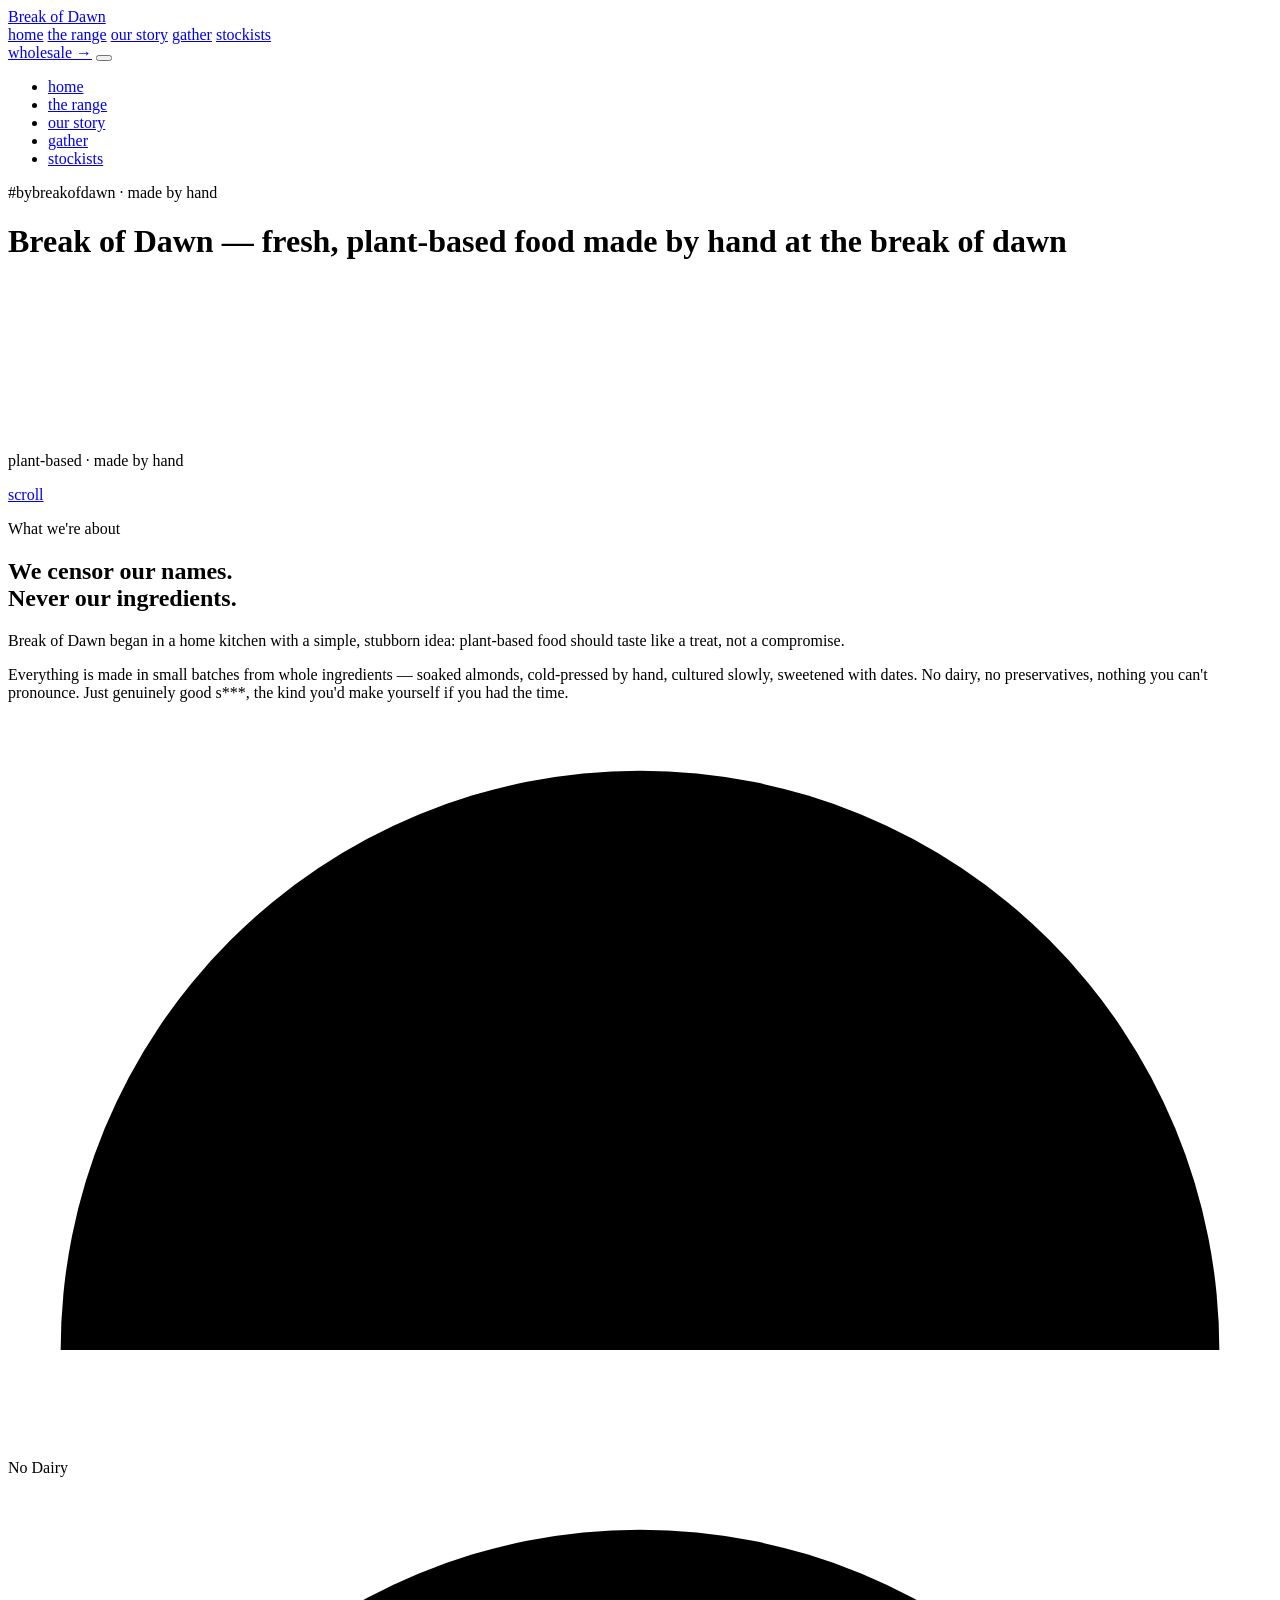
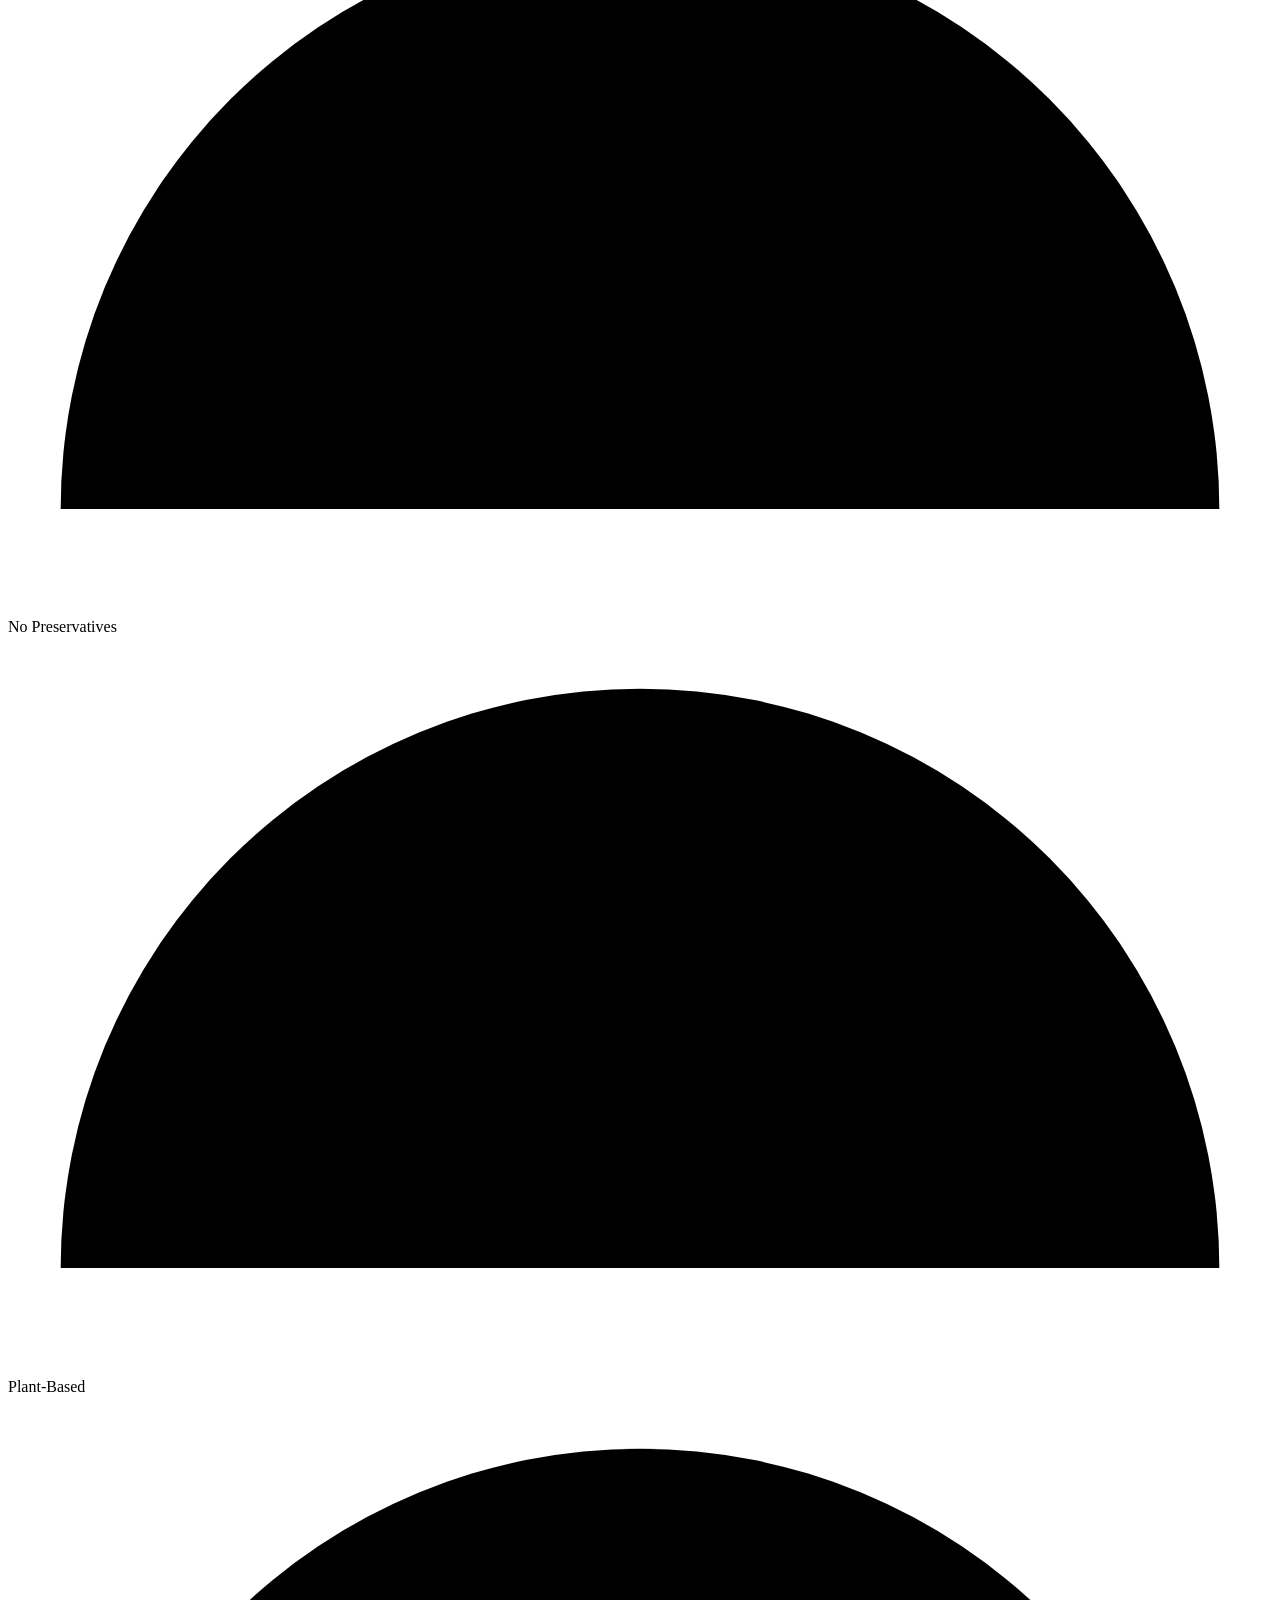
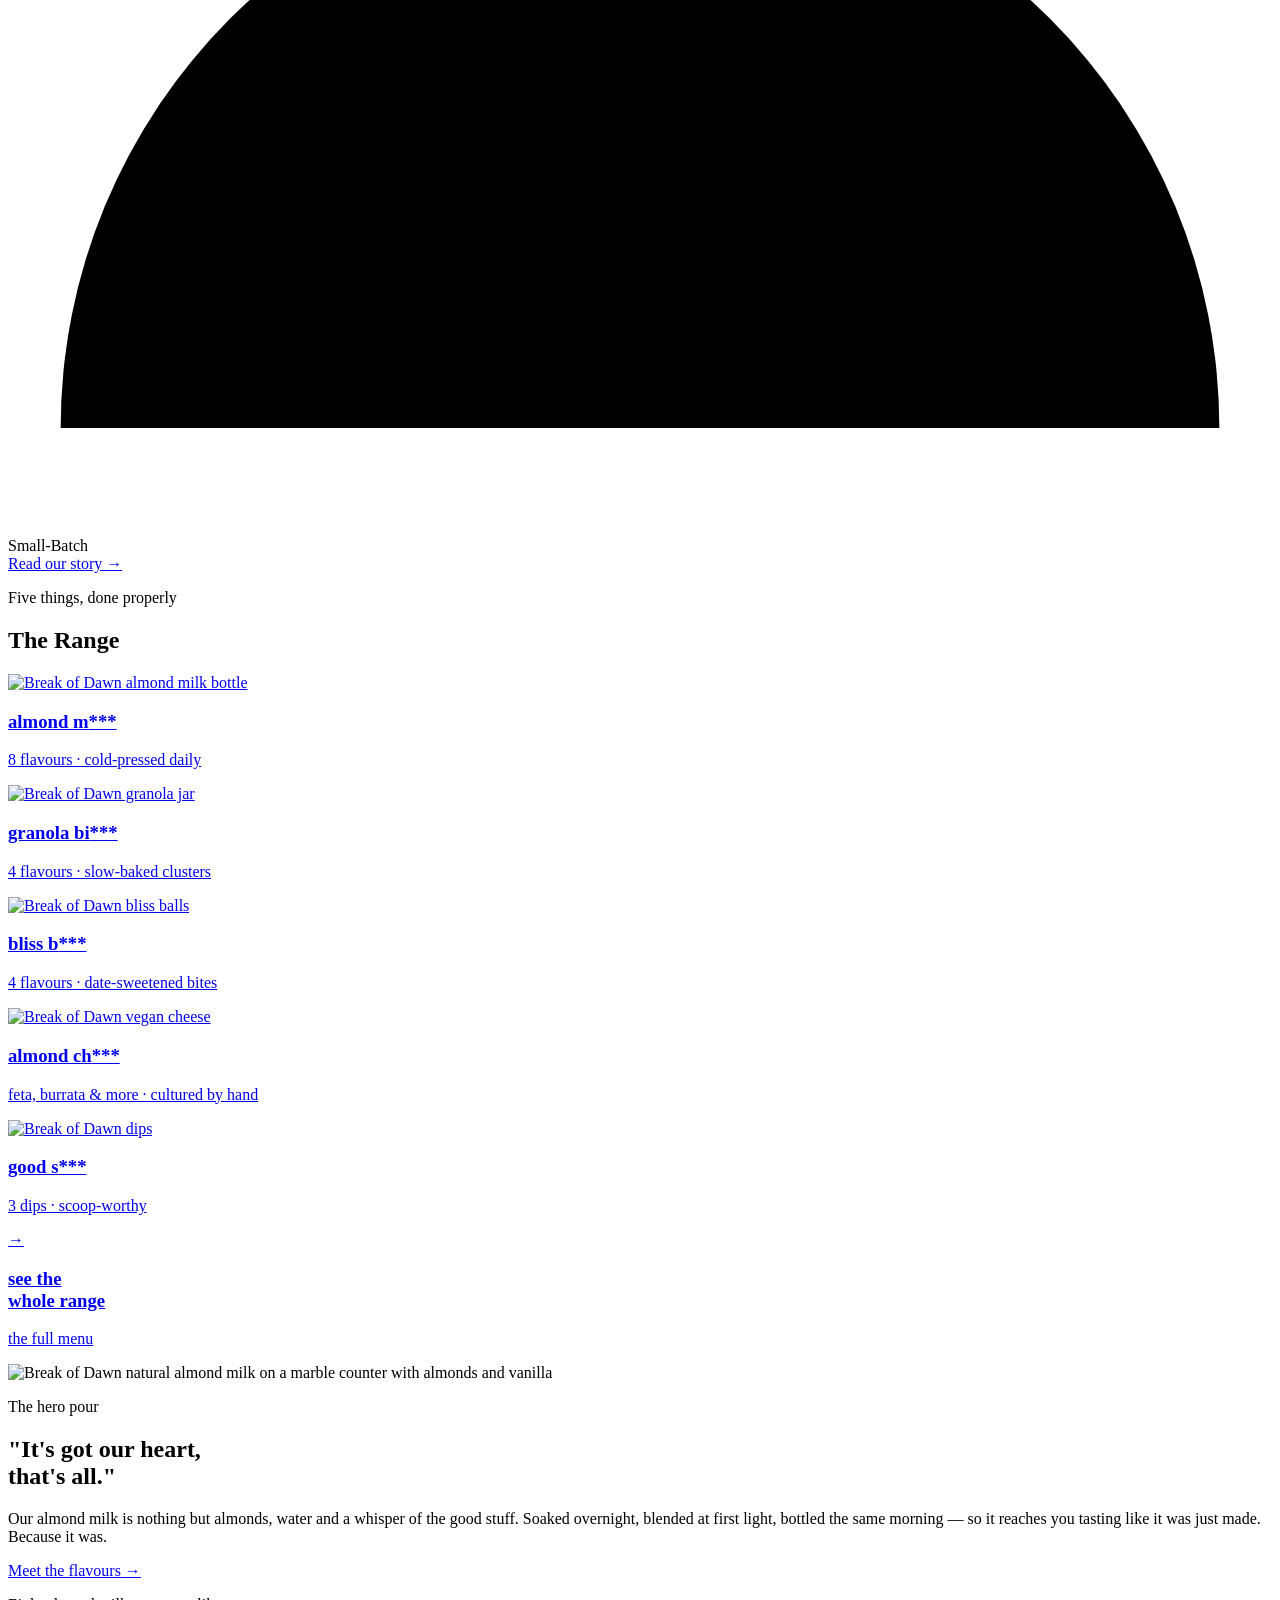
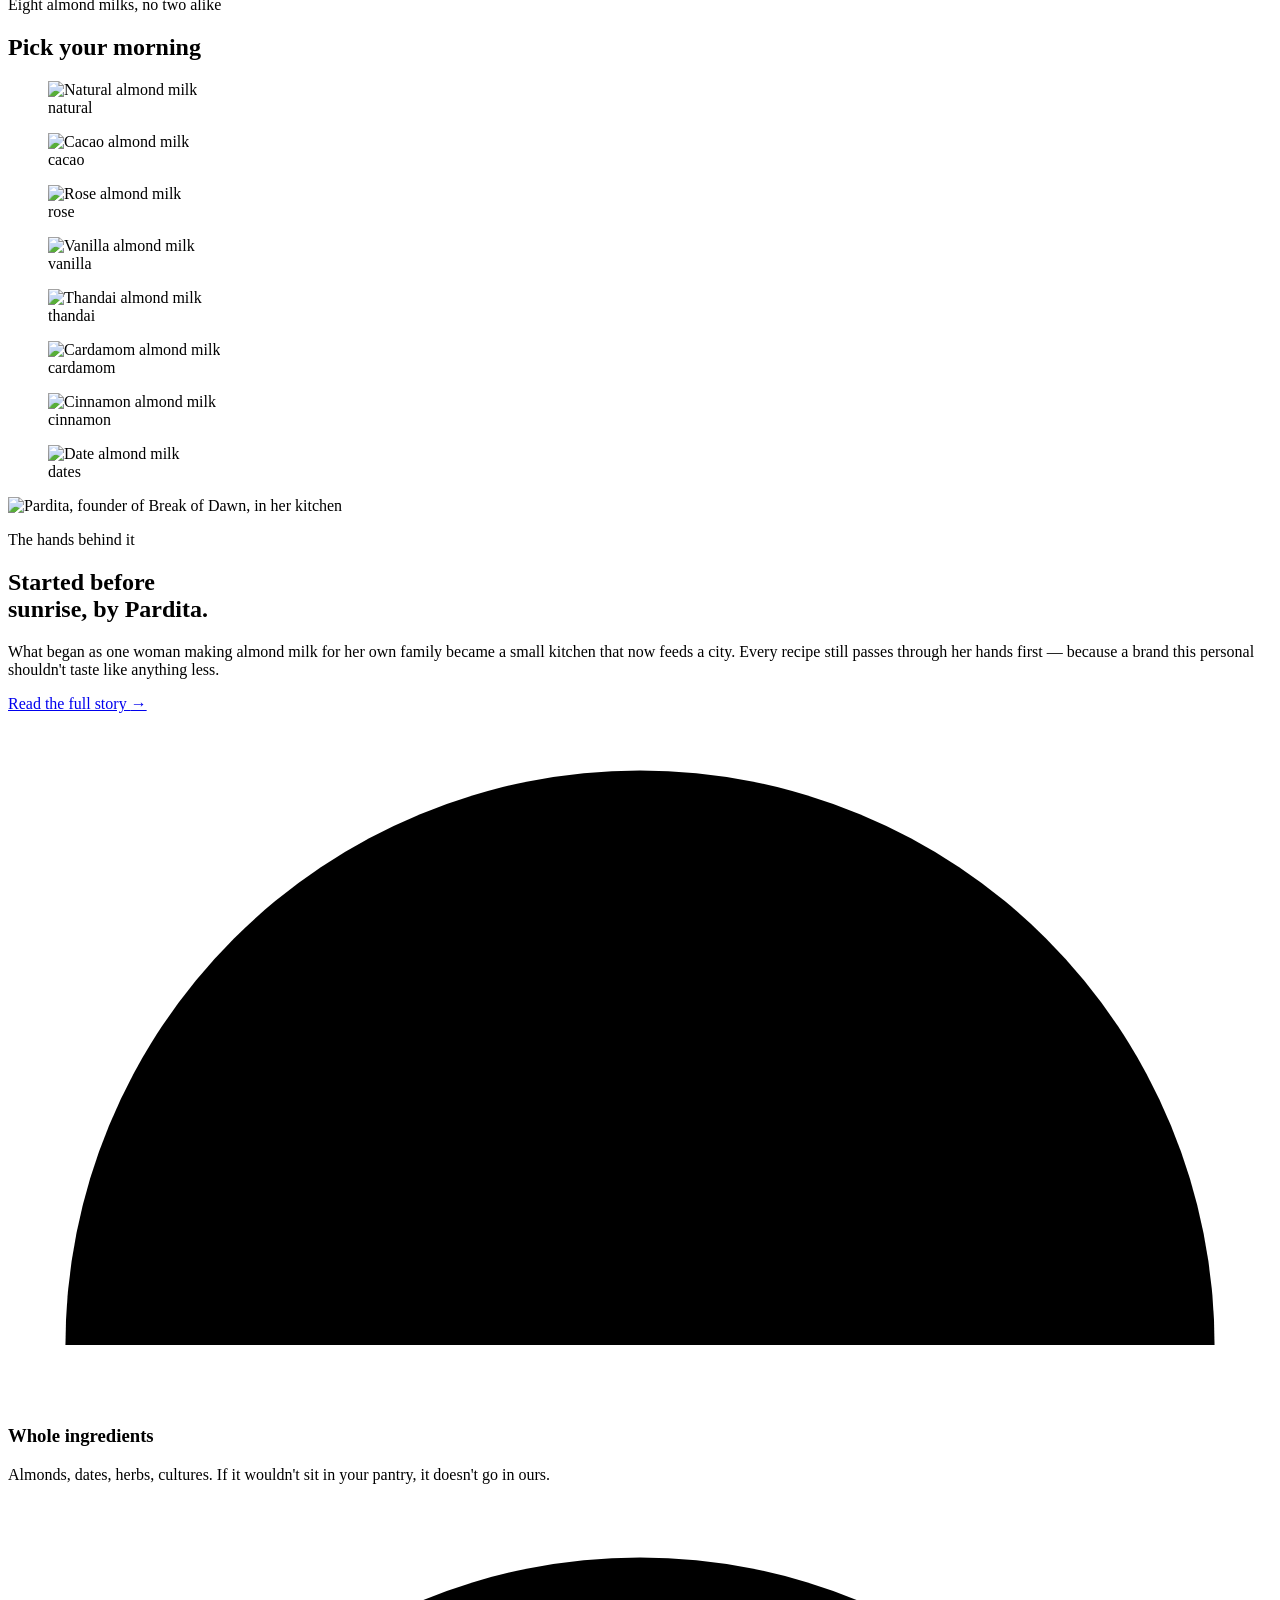
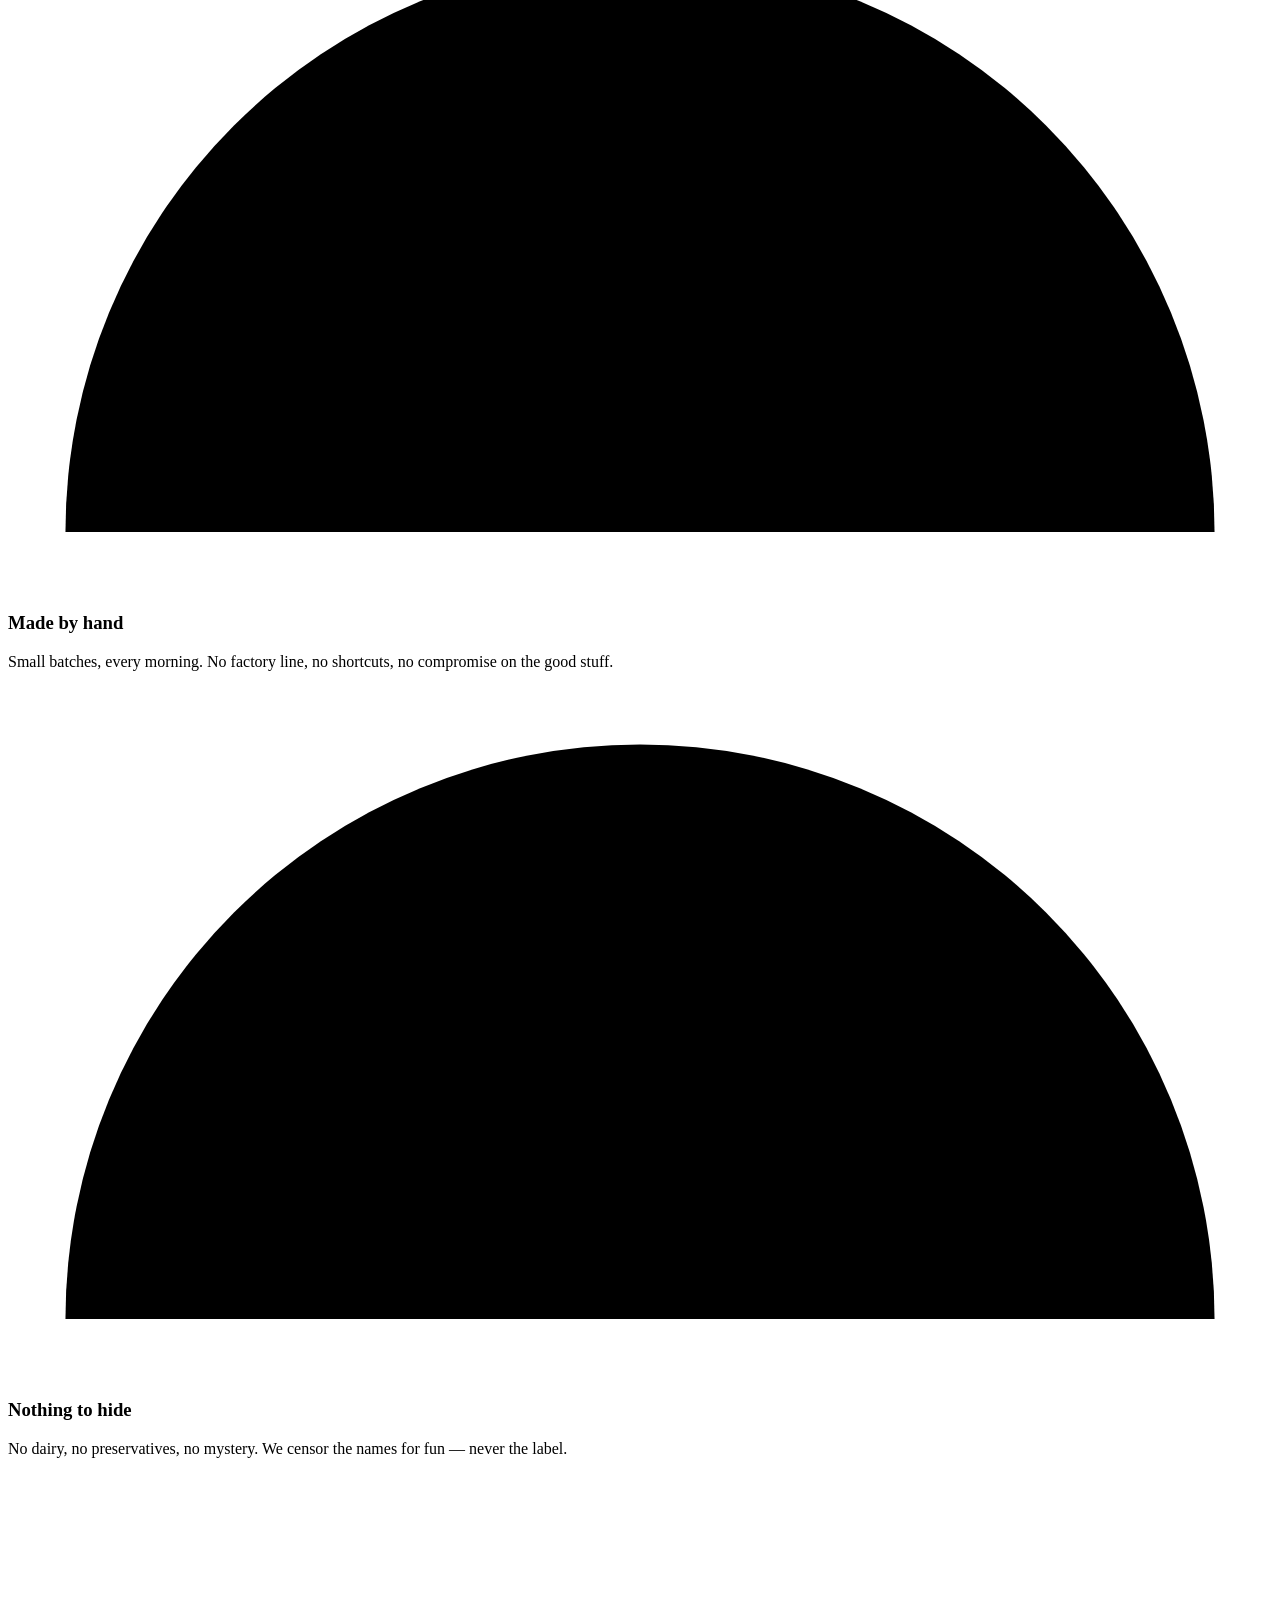
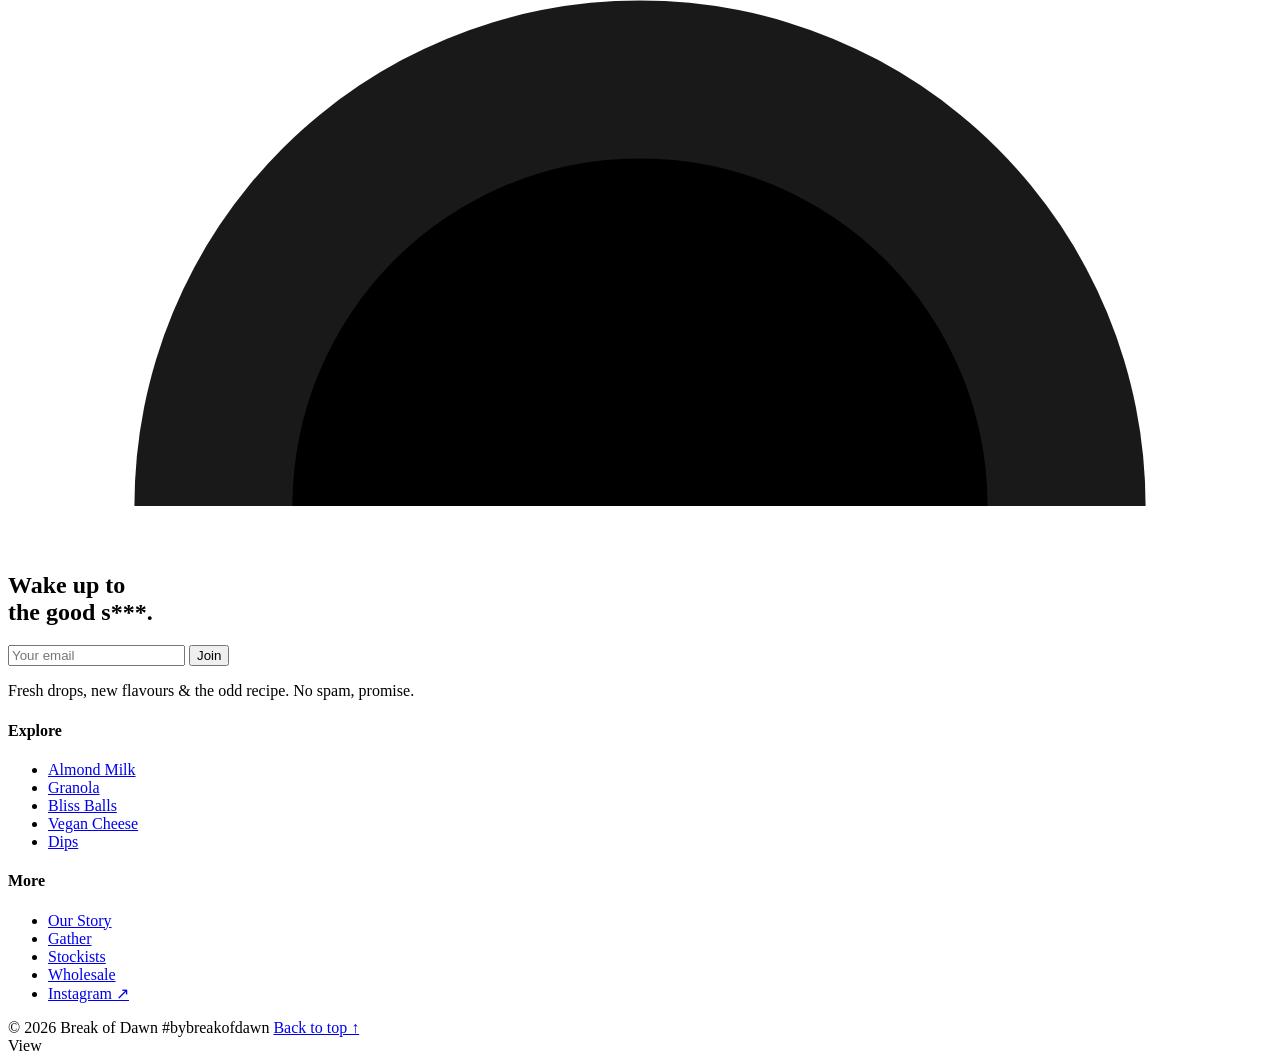
==== index.html @ 083c6e92 "Add files via upload" ====
<!doctype html>
<html lang="en">
<head>
<meta charset="utf-8">
<meta name="viewport" content="width=device-width, initial-scale=1">
<title>Break of Dawn — Real food, from scratch, every morning</title>
<meta name="description" content="Break of Dawn makes small-batch, plant-based almond milk, granola, bliss balls, vegan cheese and dips — handmade from scratch, every morning.">
<link rel="icon" href="brand-assets/logos/bod-logo-derivative-3.png">
<link rel="preconnect" href="https://fonts.googleapis.com">
<link rel="preconnect" href="https://fonts.gstatic.com" crossorigin>
<link href="https://fonts.googleapis.com/css2?family=DM+Serif+Text:ital@0;1&family=Fira+Sans:ital,wght@0,300;0,400;0,500;0,600;1,400&family=Recursive:wght@400;500;600;700&display=swap" rel="stylesheet">
<link rel="stylesheet" href="styles.css">
</head>
<body>

<!-- ============ NAV ============ -->
<header class="nav nav--light" id="nav" data-video-hero>
  <a class="nav-logo" href="index.html" aria-label="Break of Dawn home">
    <span class="nav-wordmark">Break of Dawn</span>
  </a>
  <nav class="nav-links" aria-label="Primary">
    <a href="index.html" aria-current="page">home</a>
    <a href="products.html">the range</a>
    <a href="about.html">our story</a>
    <a href="gather.html">gather</a>
    <a href="contact.html">stockists</a>
  </nav>
  <a href="contact.html" class="btn nav-cta desktop-only">wholesale <span class="btn-arrow">→</span></a>
  <button class="nav-toggle" id="navToggle" aria-label="Menu" aria-expanded="false">
    <span></span><span></span><span></span>
  </button>
</header>

<!-- fullscreen mobile menu -->
<div class="mobile-menu" id="mobileMenu">
  <ul>
    <li><a href="index.html">home</a></li>
    <li><a href="products.html">the range</a></li>
    <li><a href="about.html">our story</a></li>
    <li><a href="gather.html">gather</a></li>
    <li><a href="contact.html">stockists</a></li>
  </ul>
  <div class="mm-foot">#bybreakofdawn · made by hand</div>
</div>

<!-- ============ CINEMATIC VIDEO HERO (pinned) ============ -->
<div class="hero-cine" id="heroCine">
  <h1 class="sr-only">Break of Dawn — fresh, plant-based food made by hand at the break of dawn</h1>
  <div class="hero-cine-media" id="heroMedia">
    <video class="hero-video" autoplay muted loop playsinline preload="auto"
           poster="brand-assets/video/almond-milk-hero-poster.jpg">
      <source src="brand-assets/video/upscaled-video.mp4" type="video/mp4">
    </video>
  </div>
  <div class="hero-scrim" id="heroScrim" aria-hidden="true"></div>
  <div class="hero-grain" aria-hidden="true"></div>

  <div class="hero-cine-foot wrap">
    <p class="eyebrow eyebrow--light hero-fade">plant-based · made by hand</p>
    <a href="#intro" class="hero-cue hero-fade" aria-label="Scroll to content">
      <span>scroll</span>
      <span class="hero-cue-track"><i></i></span>
    </a>
  </div>
</div>
<div class="hero-spacer" aria-hidden="true"></div>

<main id="top" class="site-body">

<!-- ============ MANIFESTO ============ -->
<section class="section-pad-lg manifesto" id="intro">
  <div class="wrap grid cols-2 manifesto-grid">
    <div>
      <p class="eyebrow" data-reveal>What we're about</p>
      <h2 class="manifesto-head" data-reveal-up>
        We censor our names.<br>Never our&nbsp;<span class="serif-italic">ingredients.</span>
      </h2>
    </div>
    <div class="manifesto-body">
      <p class="lead" data-reveal>
        Break of Dawn began in a home kitchen with a simple, stubborn idea: plant-based
        food should taste like a treat, not a compromise.
      </p>
      <p data-reveal>
        Everything is made in small batches from whole ingredients — soaked almonds,
        cold-pressed by hand, cultured slowly, sweetened with dates. No dairy, no
        preservatives, nothing you can't pronounce. Just genuinely good s<span class="stars">***</span>,
        the kind you'd make yourself if you had the time.
      </p>
      <div class="claim-chips" data-reveal>
        <span class="chip"><svg class="chip-mark" viewBox="0 0 24 14" aria-hidden="true"><path d="M1 12 a11 11 0 0 1 22 0Z" fill="var(--coral)"/><path d="M6.5 12 a6.5 6.5 0 0 1 13 0Z" fill="var(--maroon)"/><path d="M9.5 12 a2.5 2.5 0 0 1 5 0Z" fill="var(--teal)"/></svg>No Dairy</span>
        <span class="chip"><svg class="chip-mark" viewBox="0 0 24 14" aria-hidden="true"><path d="M1 12 a11 11 0 0 1 22 0Z" fill="var(--coral)"/><path d="M6.5 12 a6.5 6.5 0 0 1 13 0Z" fill="var(--maroon)"/><path d="M9.5 12 a2.5 2.5 0 0 1 5 0Z" fill="var(--teal)"/></svg>No Preservatives</span>
        <span class="chip"><svg class="chip-mark" viewBox="0 0 24 14" aria-hidden="true"><path d="M1 12 a11 11 0 0 1 22 0Z" fill="var(--coral)"/><path d="M6.5 12 a6.5 6.5 0 0 1 13 0Z" fill="var(--maroon)"/><path d="M9.5 12 a2.5 2.5 0 0 1 5 0Z" fill="var(--teal)"/></svg>Plant-Based</span>
        <span class="chip"><svg class="chip-mark" viewBox="0 0 24 14" aria-hidden="true"><path d="M1 12 a11 11 0 0 1 22 0Z" fill="var(--coral)"/><path d="M6.5 12 a6.5 6.5 0 0 1 13 0Z" fill="var(--maroon)"/><path d="M9.5 12 a2.5 2.5 0 0 1 5 0Z" fill="var(--teal)"/></svg>Small-Batch</span>
      </div>
      <a href="about.html" class="link claim-more" data-reveal>Read our story <span aria-hidden="true">→</span></a>
    </div>
  </div>
</section>

<!-- ============ THE RANGE ============ -->
<section class="section-pad range tint-sand" id="range">
  <div class="wrap">
    <div class="range-head">
      <p class="eyebrow centered" data-reveal>Five things, done properly</p>
      <h2 data-reveal-up>The Range</h2>
    </div>

    <div class="range-grid">
      <!-- Almond milk -->
      <a class="range-card" href="products.html#almond-milk" data-view="View" style="--c1:var(--aqua); --c2:var(--coral)">
        <div class="range-dome"></div>
        <img class="range-prod" src="brand-assets/products/almond-milk/almond-milk-rose.png" alt="Break of Dawn almond milk bottle" loading="lazy">
        <div class="range-meta">
          <h3>almond m<span class="stars">***</span></h3>
          <p>8 flavours · cold-pressed daily</p>
        </div>
      </a>
      <!-- Granola -->
      <a class="range-card" href="products.html#granola" data-view="View" style="--c1:var(--teal); --c2:var(--maroon)">
        <div class="range-dome"></div>
        <img class="range-prod" src="brand-assets/products/granola/granola-cacao.png" alt="Break of Dawn granola jar" loading="lazy">
        <div class="range-meta">
          <h3>granola bi<span class="stars">***</span></h3>
          <p>4 flavours · slow-baked clusters</p>
        </div>
      </a>
      <!-- Bliss balls -->
      <a class="range-card" href="products.html#bliss-balls" data-view="View" style="--c1:var(--maroon); --c2:var(--aqua)">
        <div class="range-dome"></div>
        <img class="range-prod" src="brand-assets/products/bliss-balls/bliss-balls-cacao.png" alt="Break of Dawn bliss balls" loading="lazy">
        <div class="range-meta">
          <h3>bliss b<span class="stars">***</span></h3>
          <p>4 flavours · date-sweetened bites</p>
        </div>
      </a>
      <!-- Vegan cheese -->
      <a class="range-card" href="products.html#vegan-cheese" data-view="View" style="--c1:var(--coral); --c2:var(--teal)">
        <div class="range-dome"></div>
        <img class="range-prod range-prod--round" src="brand-assets/products/vegan-cheese/vegan-cheese-herb.png" alt="Break of Dawn vegan cheese" loading="lazy">
        <div class="range-meta">
          <h3>almond ch<span class="stars">***</span></h3>
          <p>feta, burrata &amp; more · cultured by hand</p>
        </div>
      </a>
      <!-- Dips -->
      <a class="range-card" href="products.html#dips" data-view="View" style="--c1:var(--aqua); --c2:var(--maroon)">
        <div class="range-dome"></div>
        <img class="range-prod" src="brand-assets/products/dips/dip-tzatziki.png" alt="Break of Dawn dips" loading="lazy">
        <div class="range-meta">
          <h3>good s<span class="stars">***</span></h3>
          <p>3 dips · scoop-worthy</p>
        </div>
      </a>
      <!-- CTA card -->
      <a class="range-card range-card--cta" href="products.html">
        <div class="range-cta-inner">
          <span class="range-cta-arrow">→</span>
          <h3>see the<br>whole range</h3>
          <p class="link">the full menu</p>
        </div>
      </a>
    </div>
  </div>
</section>

<!-- ============ ALMOND MILK FEATURE (video) ============ -->
<section class="feature tint-teal">
  <div class="feature-media">
    <img class="feature-photo" src="brand-assets/lifestyle/almond-milk-marble.jpg" alt="Break of Dawn natural almond milk on a marble counter with almonds and vanilla" loading="lazy">
  </div>
  <div class="feature-body">
    <p class="eyebrow" data-reveal style="color:var(--aqua)">The hero pour</p>
    <h2 class="feature-quote" data-reveal-up>"It's got our heart,<br>that's all."</h2>
    <p data-reveal>
      Our almond milk is nothing but almonds, water and a whisper of the good stuff.
      Soaked overnight, blended at first light, bottled the same morning — so it reaches
      you tasting like it was just made. Because it was.
    </p>
    <a href="products.html#almond-milk" class="btn btn--on-dark" data-reveal>Meet the flavours <span class="btn-arrow">→</span></a>
  </div>
</section>

<!-- ============ FLAVOUR STRIP ============ -->
<section class="section-pad flavours">
  <div class="wrap center">
    <p class="eyebrow centered" data-reveal>Eight almond milks, no two alike</p>
    <h2 data-reveal-up class="flavours-head">Pick your morning</h2>
  </div>
  <div class="flavour-scroll" id="flavourScroll">
    <figure class="flavour-item" style="--tint:#A1CDC8"><img src="brand-assets/products/almond-milk/almond-milk-natural.png" alt="Natural almond milk" loading="lazy"><figcaption>natural</figcaption></figure>
    <figure class="flavour-item" style="--tint:#764711"><img src="brand-assets/products/almond-milk/almond-milk-cacao.png" alt="Cacao almond milk" loading="lazy"><figcaption>cacao</figcaption></figure>
    <figure class="flavour-item" style="--tint:#EB9D91"><img src="brand-assets/products/almond-milk/almond-milk-rose.png" alt="Rose almond milk" loading="lazy"><figcaption>rose</figcaption></figure>
    <figure class="flavour-item" style="--tint:#6A3617"><img src="brand-assets/products/almond-milk/almond-milk-vanilla.png" alt="Vanilla almond milk" loading="lazy"><figcaption>vanilla</figcaption></figure>
    <figure class="flavour-item" style="--tint:#EDD378"><img src="brand-assets/products/almond-milk/almond-milk-thandai.png" alt="Thandai almond milk" loading="lazy"><figcaption>thandai</figcaption></figure>
    <figure class="flavour-item" style="--tint:#B1B58F"><img src="brand-assets/products/almond-milk/almond-milk-cardamom.png" alt="Cardamom almond milk" loading="lazy"><figcaption>cardamom</figcaption></figure>
    <figure class="flavour-item" style="--tint:#B0582E"><img src="brand-assets/products/almond-milk/almond-milk-cinnamon.png" alt="Cinnamon almond milk" loading="lazy"><figcaption>cinnamon</figcaption></figure>
    <figure class="flavour-item" style="--tint:#AD6B76"><img src="brand-assets/products/almond-milk/almond-milk-date.png" alt="Date almond milk" loading="lazy"><figcaption>dates</figcaption></figure>
  </div>
</section>

<!-- ============ FOUNDER ============ -->
<section class="founder">
  <div class="founder-media">
    <img src="brand-assets/lifestyle/founder-pardita-portrait.jpg" alt="Pardita, founder of Break of Dawn, in her kitchen" loading="lazy">
  </div>
  <div class="founder-body wrap">
    <p class="eyebrow" data-reveal>The hands behind it</p>
    <h2 data-reveal-up>Started before<br>sunrise, by <span class="serif-italic">Pardita.</span></h2>
    <p data-reveal>
      What began as one woman making almond milk for her own family became a small kitchen
      that now feeds a city. Every recipe still passes through her hands first — because a
      brand this personal shouldn't taste like anything less.
    </p>
    <a href="about.html" class="btn btn--outline" data-reveal>Read the full story <span class="btn-arrow">→</span></a>
  </div>
</section>

<!-- ============ VALUES ============ -->
<section class="section-pad values tint-aqua">
  <div class="wrap">
    <div class="values-grid">
      <div class="value" data-reveal>
        <span class="value-mark" aria-hidden="true"><svg viewBox="0 0 44 24"><path d="M2 22 a20 20 0 0 1 40 0Z" fill="var(--coral)"/><path d="M9 22 a13 13 0 0 1 26 0Z" fill="var(--maroon)"/><path d="M16 22 a6 6 0 0 1 12 0Z" fill="var(--teal)"/></svg></span>
        <h3>Whole ingredients</h3>
        <p>Almonds, dates, herbs, cultures. If it wouldn't sit in your pantry, it doesn't go in ours.</p>
      </div>
      <div class="value" data-reveal>
        <span class="value-mark" aria-hidden="true"><svg viewBox="0 0 44 24"><path d="M2 22 a20 20 0 0 1 40 0Z" fill="var(--coral)"/><path d="M9 22 a13 13 0 0 1 26 0Z" fill="var(--maroon)"/><path d="M16 22 a6 6 0 0 1 12 0Z" fill="var(--teal)"/></svg></span>
        <h3>Made by hand</h3>
        <p>Small batches, every morning. No factory line, no shortcuts, no compromise on the good stuff.</p>
      </div>
      <div class="value" data-reveal>
        <span class="value-mark" aria-hidden="true"><svg viewBox="0 0 44 24"><path d="M2 22 a20 20 0 0 1 40 0Z" fill="var(--coral)"/><path d="M9 22 a13 13 0 0 1 26 0Z" fill="var(--maroon)"/><path d="M16 22 a6 6 0 0 1 12 0Z" fill="var(--teal)"/></svg></span>
        <h3>Nothing to hide</h3>
        <p>No dairy, no preservatives, no mystery. We censor the names for fun — never the label.</p>
      </div>
    </div>
  </div>
</section>

</main>

<!-- ============ FOOTER ============ -->
<footer class="footer">
  <div class="footer-sun" aria-hidden="true">
    <svg viewBox="0 0 600 320" preserveAspectRatio="xMidYMax meet">
      <path d="M60 300 a240 240 0 0 1 480 0 Z" fill="var(--coral)" opacity=".9"/>
      <path d="M135 300 a165 165 0 0 1 330 0 Z" fill="var(--maroon)"/>
      <path d="M215 300 a85 85 0 0 1 170 0 Z" fill="var(--teal-ink)"/>
    </svg>
  </div>
  <div class="wrap">
    <div class="footer-top">
      <div>
        <h2>Wake up to<br>the good s<span class="stars">***</span>.</h2>
        <form class="subscribe" onsubmit="return false">
          <input type="email" placeholder="Your email" aria-label="Email address">
          <button class="btn btn--on-dark" type="submit">Join</button>
        </form>
        <p class="footer-note">Fresh drops, new flavours &amp; the odd recipe. No spam, promise.</p>
      </div>
      <div class="footer-col">
        <h4>Explore</h4>
        <ul>
          <li><a href="products.html#almond-milk">Almond Milk</a></li>
          <li><a href="products.html#granola">Granola</a></li>
          <li><a href="products.html#bliss-balls">Bliss Balls</a></li>
          <li><a href="products.html#vegan-cheese">Vegan Cheese</a></li>
          <li><a href="products.html#dips">Dips</a></li>
        </ul>
      </div>
      <div class="footer-col">
        <h4>More</h4>
        <ul>
          <li><a href="about.html">Our Story</a></li>
          <li><a href="gather.html">Gather</a></li>
          <li><a href="contact.html">Stockists</a></li>
          <li><a href="contact.html">Wholesale</a></li>
          <li><a href="https://instagram.com" target="_blank" rel="noopener">Instagram ↗</a></li>
        </ul>
      </div>
    </div>
    <div class="footer-bar">
      <span>© <span id="year">2026</span> Break of Dawn</span>
      <span>#bybreakofdawn</span>
      <a href="#top" class="link">Back to top ↑</a>
    </div>
  </div>
</footer>

<div class="cursor" id="cursor" aria-hidden="true">
  <div class="cursor-dot"></div>
  <div class="cursor-label">View</div>
</div>

<script src="https://cdnjs.cloudflare.com/ajax/libs/gsap/3.12.5/gsap.min.js"></script>
<script src="https://cdnjs.cloudflare.com/ajax/libs/gsap/3.12.5/ScrollTrigger.min.js"></script>
<script src="https://cdn.jsdelivr.net/npm/@studio-freight/lenis@1.0.42/dist/lenis.min.js"></script>
<script src="main.js"></script>
</body>
</html>
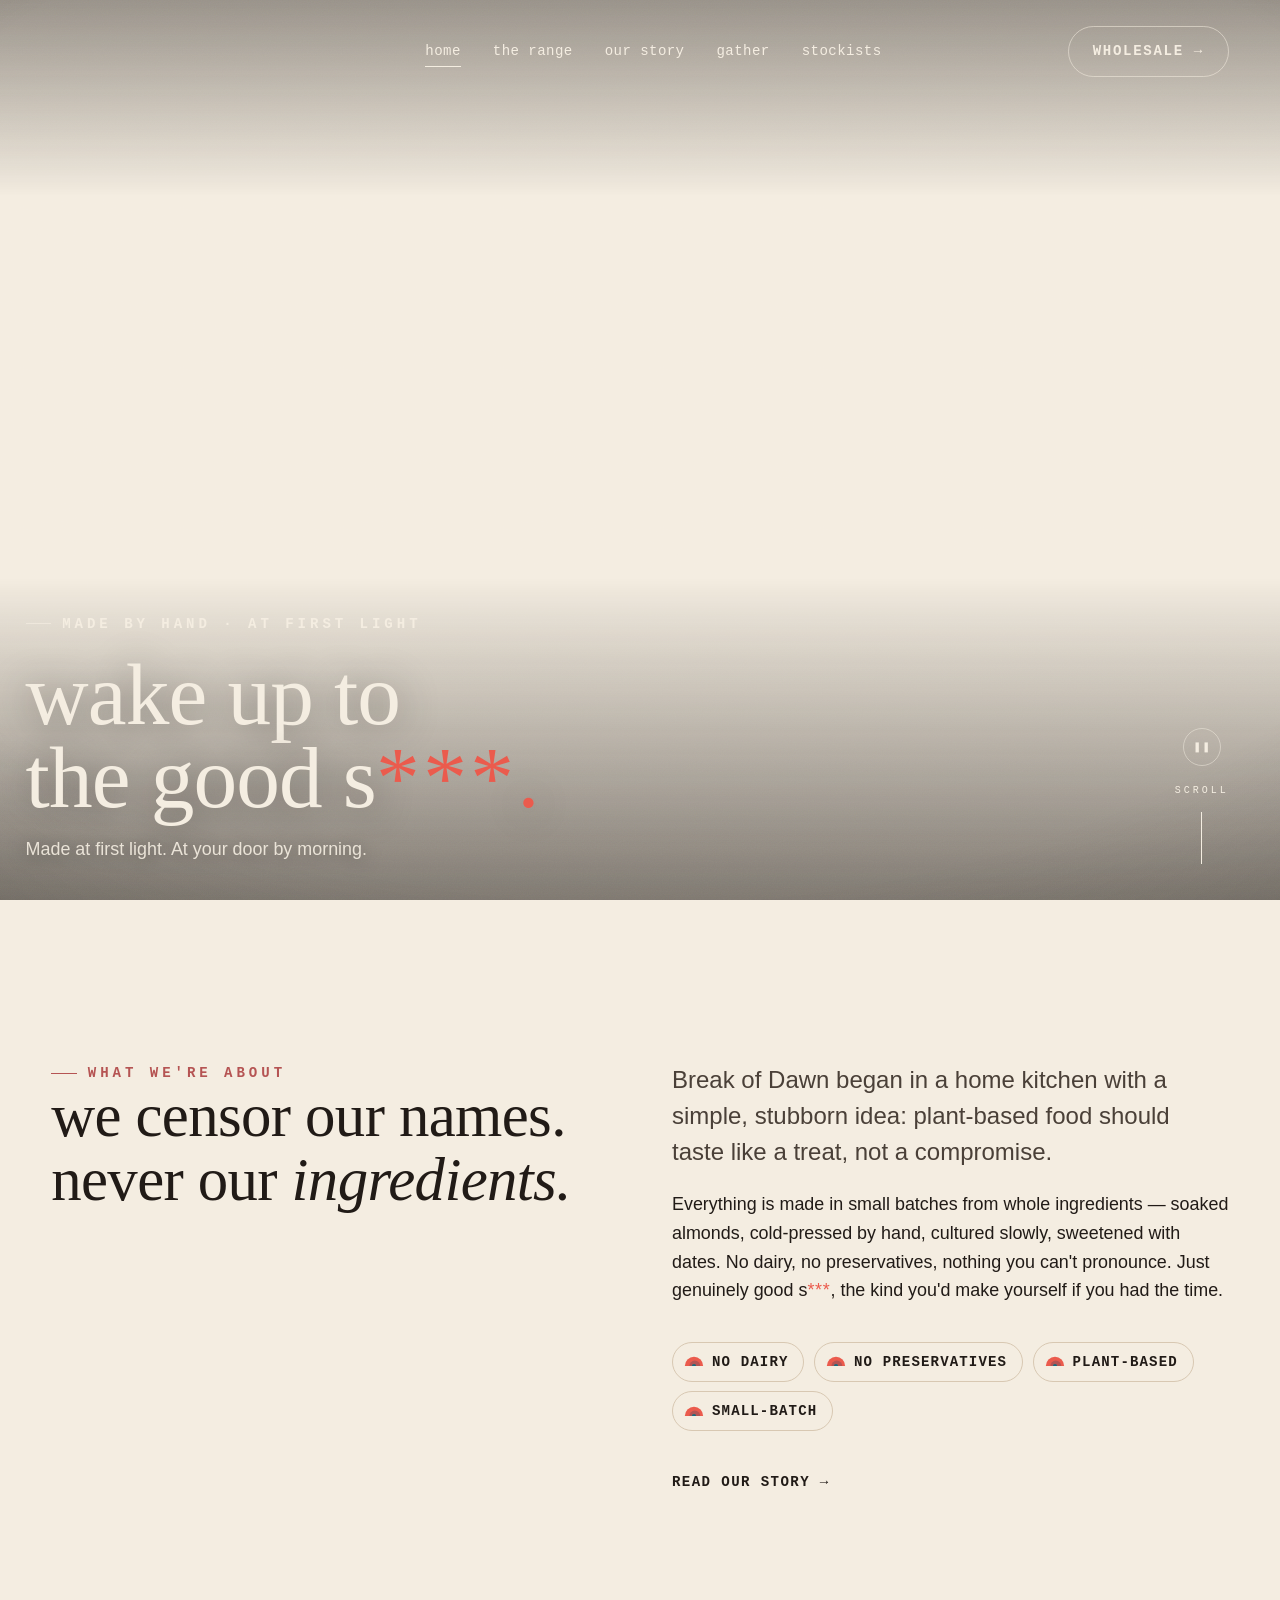
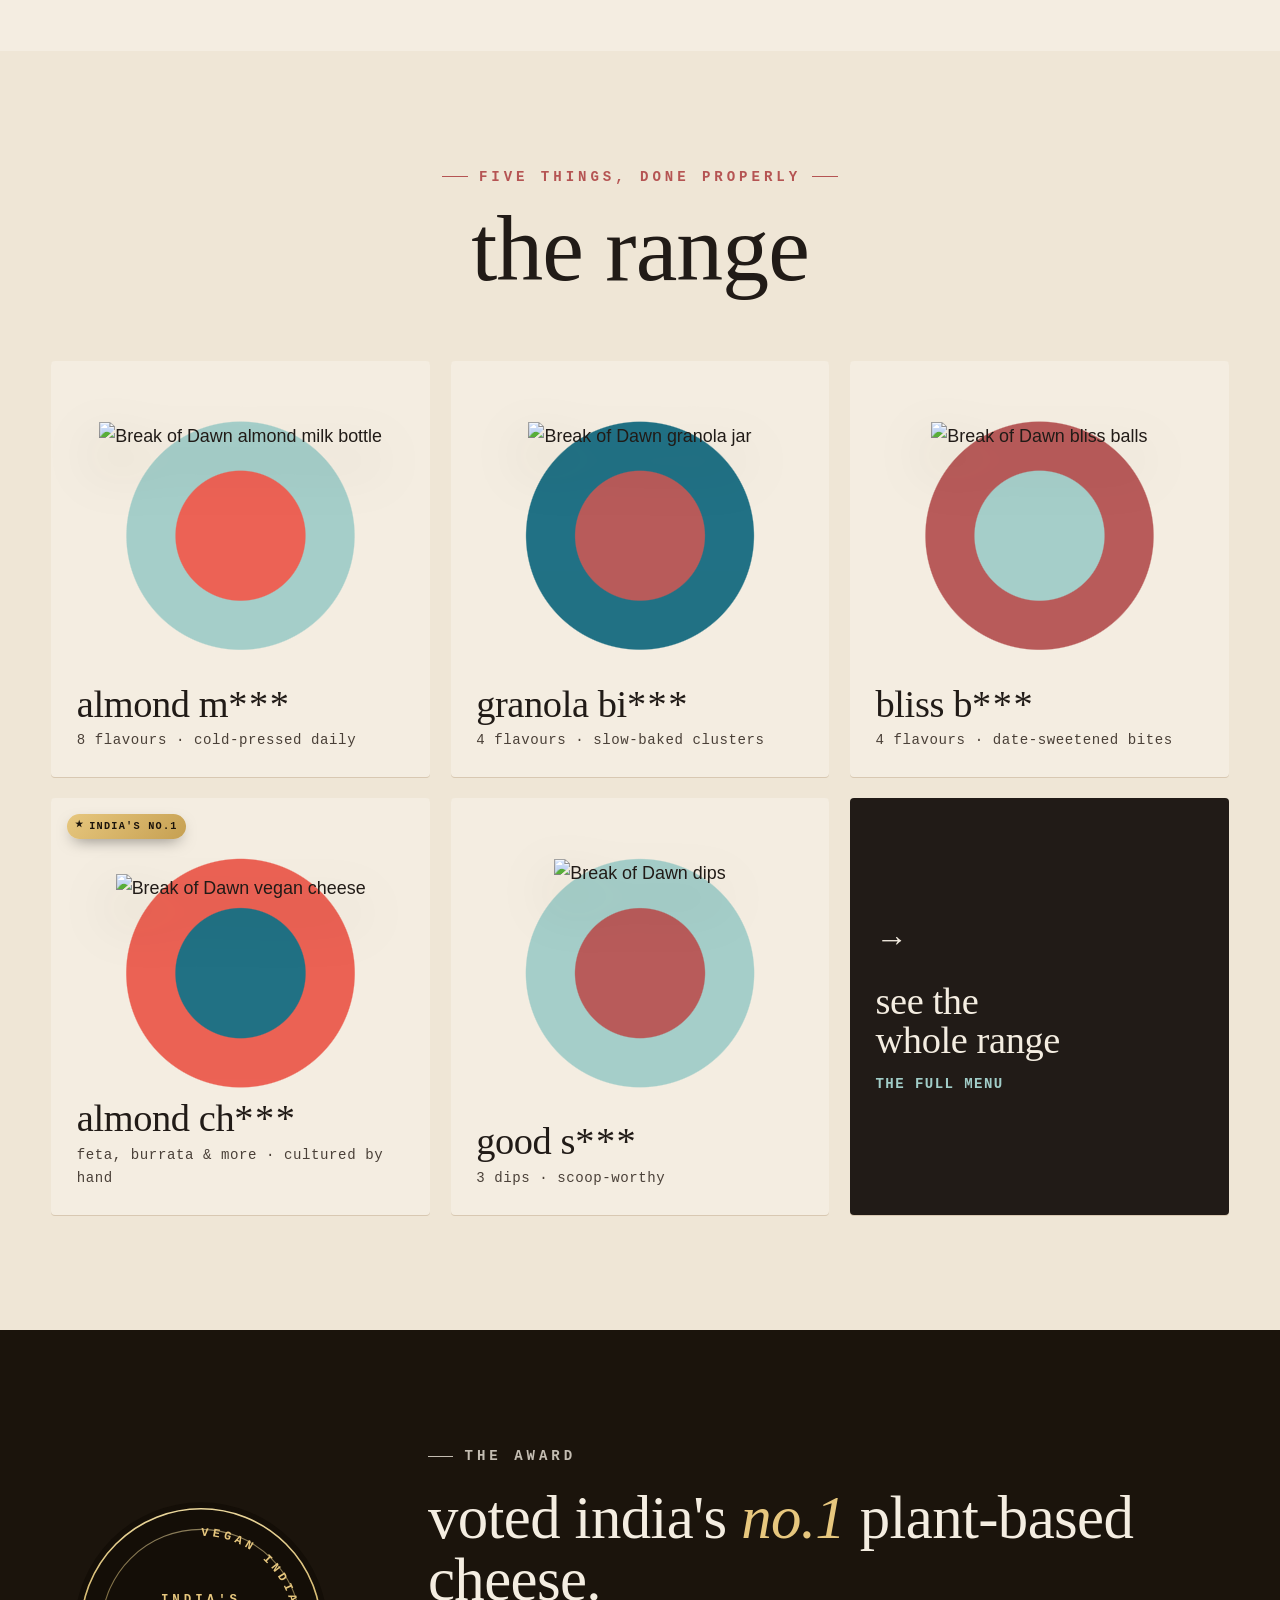
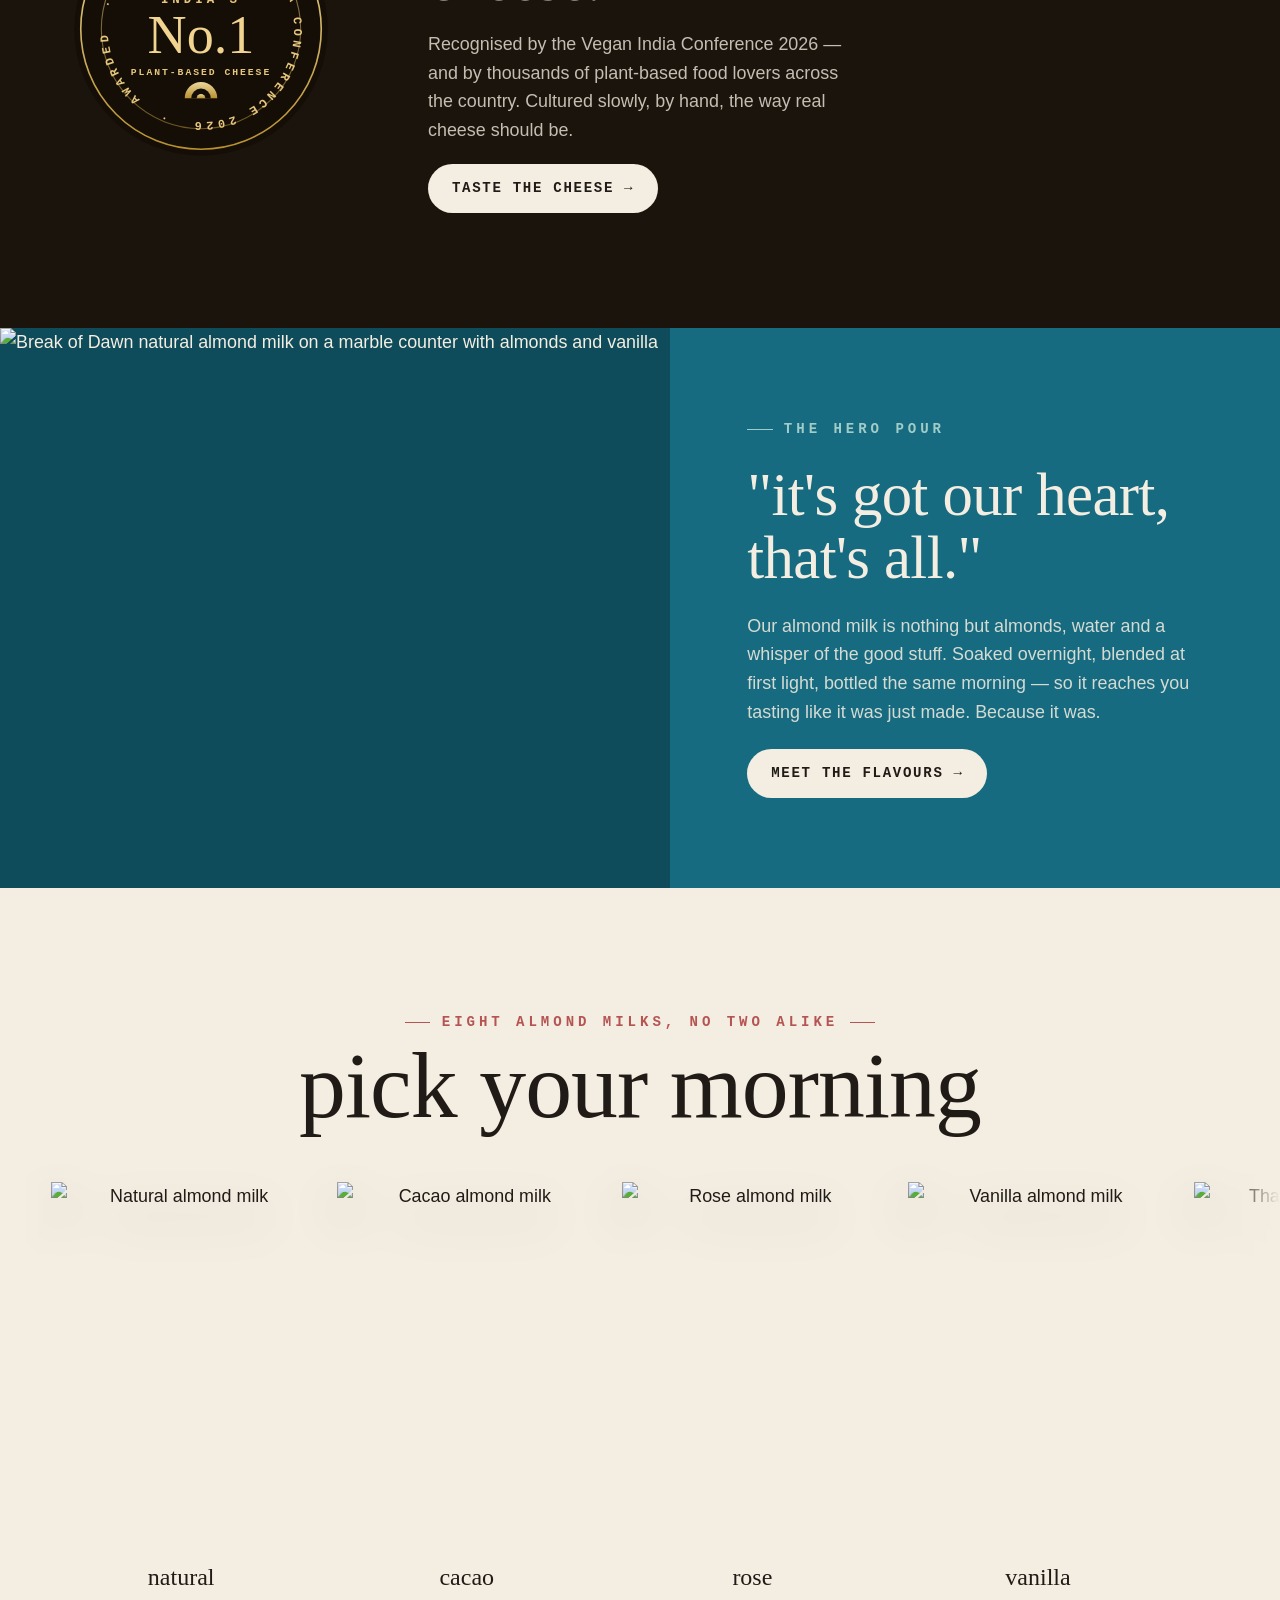
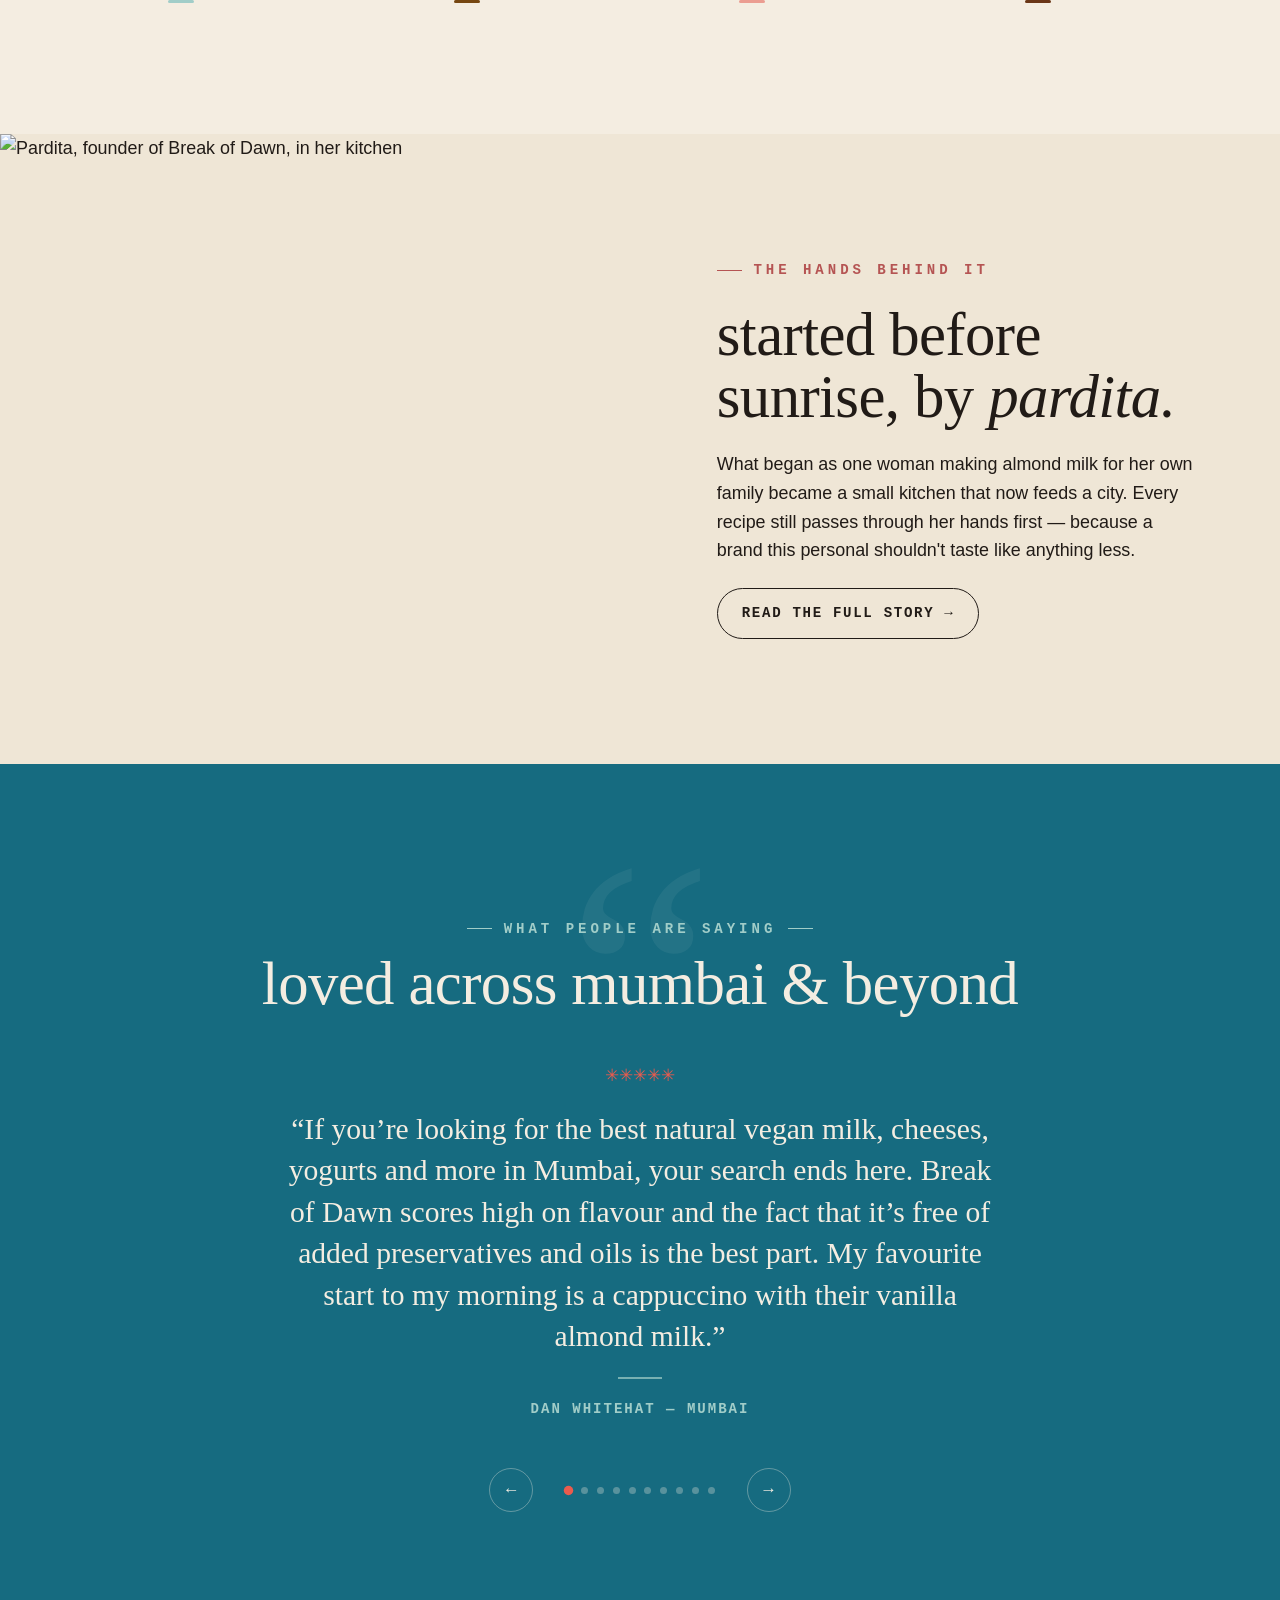
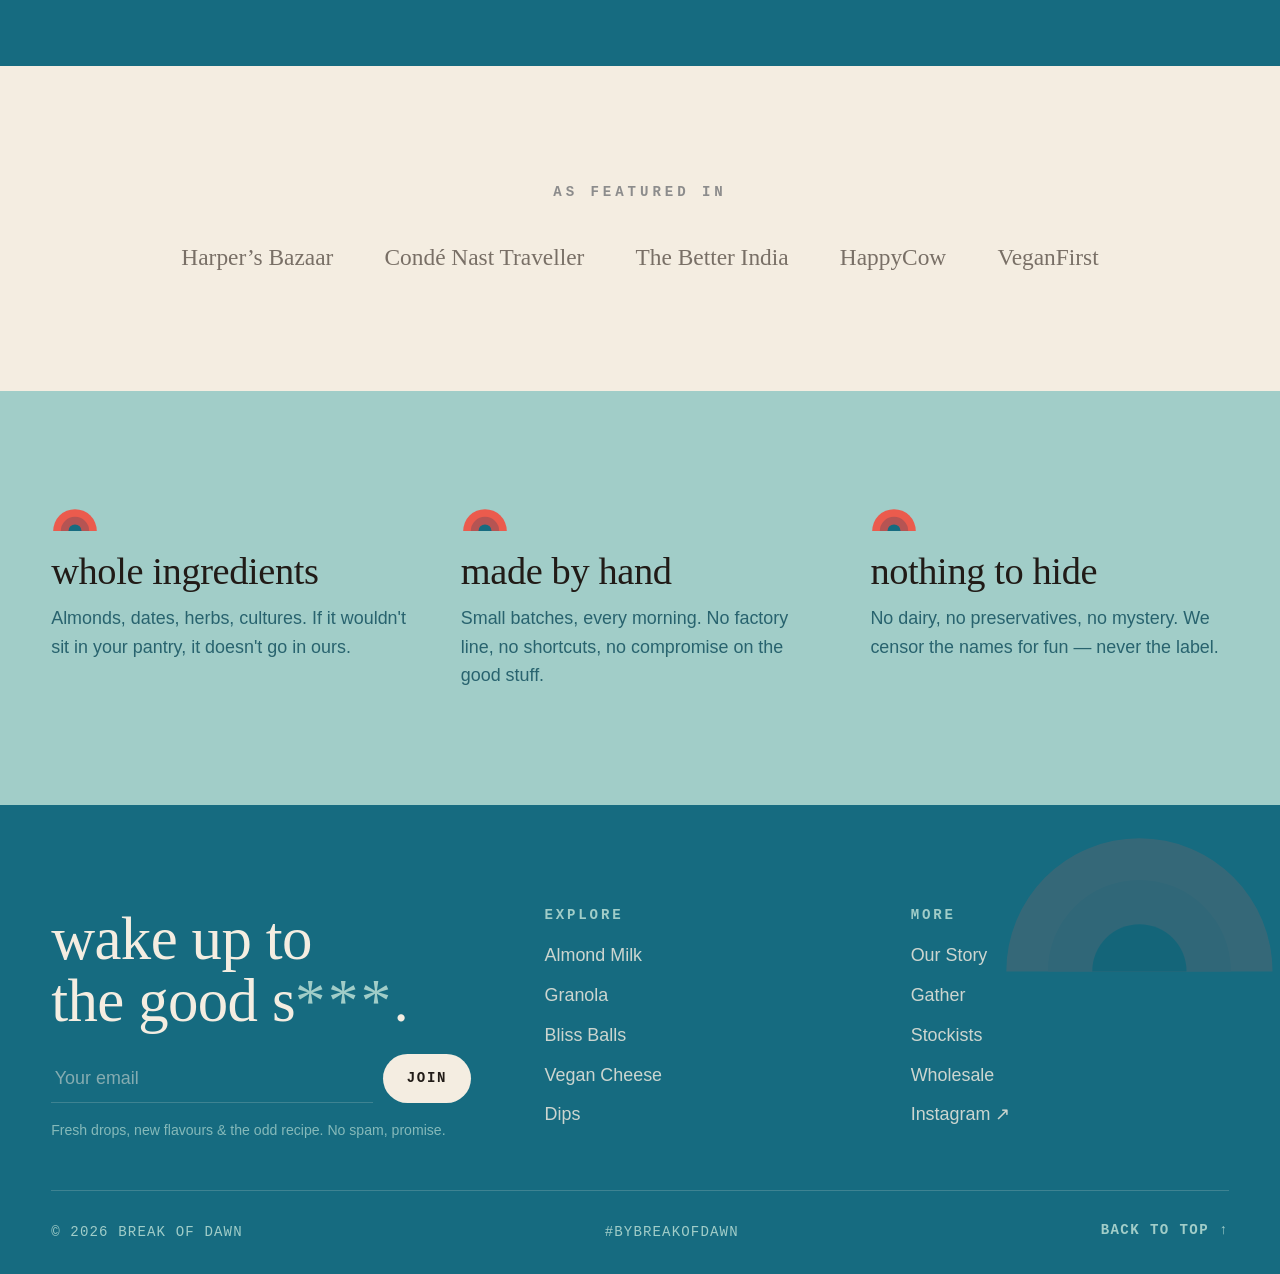
==== commit 72de1bb4: "Add files via upload" ====
--- a/index.html
+++ b/index.html
@@ -3,8 +3,13 @@
 <head>
 <meta charset="utf-8">
 <meta name="viewport" content="width=device-width, initial-scale=1">
-<title>Break of Dawn — Real food, from scratch, every morning</title>
-<meta name="description" content="Break of Dawn makes small-batch, plant-based almond milk, granola, bliss balls, vegan cheese and dips — handmade from scratch, every morning.">
+<title>Break of Dawn — Fresh Almond Milk & Plant-Based Food, Mumbai</title>
+<meta name="description" content="Small-batch almond milk made fresh at first light — plant-based, preservative-free vegan cheese, granola, bliss balls & dips, delivered across Mumbai at the break of dawn.">
+<meta property="og:type" content="website">
+<meta property="og:title" content="Break of Dawn — wake up to the good s***.">
+<meta property="og:description" content="Small-batch almond milk, made fresh at first light. Plant-based, no dairy, no shortcuts — delivered at the break of dawn.">
+<meta property="og:image" content="brand-assets/lifestyle/almond-milk-marble.jpg">
+<meta name="twitter:card" content="summary_large_image">
 <link rel="icon" href="brand-assets/logos/bod-logo-derivative-3.png">
 <link rel="preconnect" href="https://fonts.googleapis.com">
 <link rel="preconnect" href="https://fonts.gstatic.com" crossorigin>
@@ -16,7 +21,7 @@
 <!-- ============ NAV ============ -->
 <header class="nav nav--light" id="nav" data-video-hero>
   <a class="nav-logo" href="index.html" aria-label="Break of Dawn home">
-    <span class="nav-wordmark">Break of Dawn</span>
+    <span class="nav-wordmark-mask" role="img" aria-label="Break of Dawn"></span>
   </a>
   <nav class="nav-links" aria-label="Primary">
     <a href="index.html" aria-current="page">home</a>
@@ -45,7 +50,7 @@
 
 <!-- ============ CINEMATIC VIDEO HERO (pinned) ============ -->
 <div class="hero-cine" id="heroCine">
-  <h1 class="sr-only">Break of Dawn — fresh, plant-based food made by hand at the break of dawn</h1>
+  <h1 class="sr-only">Break of Dawn — fresh almond milk, vegan cheese, granola and plant-based food, made by hand in Mumbai and delivered at the break of dawn</h1>
   <div class="hero-cine-media" id="heroMedia">
     <video class="hero-video" autoplay muted loop playsinline preload="auto"
            poster="brand-assets/video/almond-milk-hero-poster.jpg">
@@ -56,11 +61,18 @@
   <div class="hero-grain" aria-hidden="true"></div>
 
   <div class="hero-cine-foot wrap">
-    <p class="eyebrow eyebrow--light hero-fade">plant-based · made by hand</p>
-    <a href="#intro" class="hero-cue hero-fade" aria-label="Scroll to content">
-      <span>scroll</span>
-      <span class="hero-cue-track"><i></i></span>
-    </a>
+    <div class="hero-lead">
+      <p class="eyebrow eyebrow--light hero-fade">made by hand · at first light</p>
+      <p class="hero-word hero-fade">wake up to<br>the good s<span class="stars">***</span><span class="hero-dot">.</span></p>
+      <p class="hero-sub-cine hero-fade">Made at first light. At your door by morning.</p>
+    </div>
+    <div class="hero-right hero-fade">
+      <button class="hero-pause" id="heroPause" aria-label="Pause background video" aria-pressed="false">❚❚</button>
+      <a href="#intro" class="hero-cue" aria-label="Scroll to content">
+        <span>scroll</span>
+        <span class="hero-cue-track"><i></i></span>
+      </a>
+    </div>
   </div>
 </div>
 <div class="hero-spacer" aria-hidden="true"></div>
@@ -136,6 +148,7 @@
       </a>
       <!-- Vegan cheese -->
       <a class="range-card" href="products.html#vegan-cheese" data-view="View" style="--c1:var(--coral); --c2:var(--teal)">
+        <span class="award-pill"><span class="pill-star">★</span> india's no.1</span>
         <div class="range-dome"></div>
         <img class="range-prod range-prod--round" src="brand-assets/products/vegan-cheese/vegan-cheese-herb.png" alt="Break of Dawn vegan cheese" loading="lazy">
         <div class="range-meta">
@@ -160,6 +173,42 @@
           <p class="link">the full menu</p>
         </div>
       </a>
+    </div>
+  </div>
+</section>
+
+<!-- ============ AWARD ============ -->
+<section class="section-pad award-band" aria-label="Award">
+  <div class="wrap award-inner">
+    <div class="award-seal-wrap" data-reveal>
+      <svg class="seal" viewBox="0 0 240 240" role="img" aria-label="India's No.1 Plant-Based Cheese, awarded by the Vegan India Conference 2026">
+        <defs>
+          <path id="sealRing" d="M120 34 a86 86 0 1 1 -0.1 0" fill="none"></path>
+          <linearGradient id="sealGold" x1="0" y1="0" x2="0" y2="1">
+            <stop offset="0" stop-color="#EBD79C"></stop><stop offset="1" stop-color="#B8902F"></stop>
+          </linearGradient>
+        </defs>
+        <circle cx="120" cy="120" r="117" fill="#140E07"></circle>
+        <circle cx="120" cy="120" r="111" fill="none" stroke="url(#sealGold)" stroke-width="1.5"></circle>
+        <circle cx="120" cy="120" r="92" fill="none" stroke="url(#sealGold)" stroke-width="1" opacity=".55"></circle>
+        <g class="seal-ring">
+          <text><textPath href="#sealRing" startOffset="0">VEGAN&#160;INDIA&#160;CONFERENCE&#160;2026&#160;&#160;·&#160;&#160;AWARDED&#160;&#160;·&#160;&#160;</textPath></text>
+        </g>
+        <text class="seal-sm" x="120" y="96" text-anchor="middle">INDIA'S</text>
+        <text class="seal-no" x="120" y="142" text-anchor="middle">No.1</text>
+        <text class="seal-md" x="120" y="162" text-anchor="middle">PLANT-BASED CHEESE</text>
+        <g transform="translate(120,184)">
+          <path d="M-15 0 a15 15 0 0 1 30 0Z" fill="url(#sealGold)"></path>
+          <path d="M-9 0 a9 9 0 0 1 18 0Z" fill="#140E07"></path>
+          <path d="M-4 0 a4 4 0 0 1 8 0Z" fill="url(#sealGold)"></path>
+        </g>
+      </svg>
+    </div>
+    <div class="award-copy">
+      <p class="award-eyebrow" data-reveal>the award</p>
+      <h2 data-reveal-up>voted india's <span class="gold">no.1</span> plant-based cheese.</h2>
+      <p data-reveal>Recognised by the Vegan India Conference 2026 — and by thousands of plant-based food lovers across the country. Cultured slowly, by hand, the way real cheese should be.</p>
+      <a href="products.html#vegan-cheese" class="btn btn--on-dark" data-reveal>taste the cheese <span class="btn-arrow">→</span></a>
     </div>
   </div>
 </section>
@@ -216,6 +265,100 @@
   </div>
 </section>
 
+<!-- ============ TESTIMONIALS ============ -->
+<section class="testimonials section-pad-lg" id="testimonials" aria-label="Customer reviews">
+  <span class="testi-mark" aria-hidden="true">&ldquo;</span>
+  <div class="wrap">
+    <div class="testi-head">
+      <p class="eyebrow centered" data-reveal>what people are saying</p>
+      <h2 data-reveal-up>loved across mumbai &amp; beyond</h2>
+    </div>
+
+    <div class="testi-stage" id="testiStage" data-reveal>
+      <figure class="testi-item active">
+        <span class="testi-stars" aria-label="5 stars">✳✳✳✳✳</span>
+        <blockquote class="testi-quote">&ldquo;If you&rsquo;re looking for the best natural vegan milk, cheeses, yogurts and more in Mumbai, your search ends here. Break of Dawn scores high on flavour and the fact that it&rsquo;s free of added preservatives and oils is the best part. My favourite start to my morning is a cappuccino with their vanilla almond milk.&rdquo;</blockquote>
+        <span class="testi-rule" aria-hidden="true"></span>
+        <figcaption class="testi-name">Dan WhiteHat — Mumbai</figcaption>
+      </figure>
+      <figure class="testi-item">
+        <span class="testi-stars" aria-label="5 stars">✳✳✳✳✳</span>
+        <blockquote class="testi-quote">&ldquo;Definitely the creamiest and the best tasting freshly made almond milk in India!&rdquo;</blockquote>
+        <span class="testi-rule" aria-hidden="true"></span>
+        <figcaption class="testi-name">Kuntal Joisher — Local Guide</figcaption>
+      </figure>
+      <figure class="testi-item">
+        <span class="testi-stars" aria-label="5 stars">✳✳✳✳✳</span>
+        <blockquote class="testi-quote">&ldquo;Break of Dawn, undoubtedly, has the best almond milk in town, delivered early in the morning. The cheeses are fantastic. For a vegan, it&rsquo;s one of the best finds in Mumbai.&rdquo;</blockquote>
+        <span class="testi-rule" aria-hidden="true"></span>
+        <figcaption class="testi-name">Shimoni Agarwal — Mumbai</figcaption>
+      </figure>
+      <figure class="testi-item">
+        <span class="testi-stars" aria-label="5 stars">✳✳✳✳✳</span>
+        <blockquote class="testi-quote">&ldquo;Every year, every occasion, for the past 5 years, Break of Dawn has been my go-to for the most delicious, flavourful, healthy and irresistible cheeses, nut milks and sweet treats! I&rsquo;ve gifted their products to so many people and it&rsquo;s always a hit.&rdquo;</blockquote>
+        <span class="testi-rule" aria-hidden="true"></span>
+        <figcaption class="testi-name">Harshil Vora — Local Guide</figcaption>
+      </figure>
+      <figure class="testi-item">
+        <span class="testi-stars" aria-label="5 stars">✳✳✳✳✳</span>
+        <blockquote class="testi-quote">&ldquo;The best almond milk delivered fresh every morning! The chilli garlic feta cheese is perfect on a toasted bagel.&rdquo;</blockquote>
+        <span class="testi-rule" aria-hidden="true"></span>
+        <figcaption class="testi-name">Hardik Doshi — Mumbai</figcaption>
+      </figure>
+      <figure class="testi-item">
+        <span class="testi-stars" aria-label="5 stars">✳✳✳✳✳</span>
+        <blockquote class="testi-quote">&ldquo;Incredibly fresh, tasty, and healthy milk and cheeses. Highly recommend. Service is super punctual and very friendly! Overall a breath of fresh air at the break of dawn!&rdquo;</blockquote>
+        <span class="testi-rule" aria-hidden="true"></span>
+        <figcaption class="testi-name">Binoy Shah — Mumbai</figcaption>
+      </figure>
+      <figure class="testi-item">
+        <span class="testi-stars" aria-label="5 stars">✳✳✳✳✳</span>
+        <blockquote class="testi-quote">&ldquo;Best best milk in town! Our whole family is hooked since years. Brilliant and timely service too!&rdquo;</blockquote>
+        <span class="testi-rule" aria-hidden="true"></span>
+        <figcaption class="testi-name">Tanya Khubchandani Vatsa — Mumbai</figcaption>
+      </figure>
+      <figure class="testi-item">
+        <span class="testi-stars" aria-label="5 stars">✳✳✳✳✳</span>
+        <blockquote class="testi-quote">&ldquo;Fresh. Innovative. Deli-freakin-licious. What more could one ask for when it comes to food and beverages. And that&rsquo;s what you get with home delivered products by Break of Dawn — all delivered fresh by dawn. And to top it off, it&rsquo;s vegan.&rdquo;</blockquote>
+        <span class="testi-rule" aria-hidden="true"></span>
+        <figcaption class="testi-name">Delon Mascarenhas — Mumbai</figcaption>
+      </figure>
+      <figure class="testi-item">
+        <span class="testi-stars" aria-label="5 stars">✳✳✳✳✳</span>
+        <blockquote class="testi-quote">&ldquo;Love love everything about Break of Dawn! The cheese, the milk, and my favourite Pardita! Thank you for making our breakfasts so healthy and magical!&rdquo;</blockquote>
+        <span class="testi-rule" aria-hidden="true"></span>
+        <figcaption class="testi-name">Priyanka Tanwar — Mumbai</figcaption>
+      </figure>
+      <figure class="testi-item">
+        <span class="testi-stars" aria-label="5 stars">✳✳✳✳✳</span>
+        <blockquote class="testi-quote">&ldquo;The passion and love that has been put into this company is infectious — and it is so apparent in the products you create. They are sooo delicious and unique!&rdquo;</blockquote>
+        <span class="testi-rule" aria-hidden="true"></span>
+        <figcaption class="testi-name">Manali Shah — Mumbai</figcaption>
+      </figure>
+    </div>
+
+    <div class="testi-nav" data-reveal>
+      <button class="testi-arrow" id="testiPrev" aria-label="Previous review">←</button>
+      <div class="testi-dots" id="testiDots" role="tablist" aria-label="Choose review"></div>
+      <button class="testi-arrow" id="testiNext" aria-label="Next review">→</button>
+    </div>
+  </div>
+</section>
+
+<!-- ============ PRESS ============ -->
+<section class="section-pad press" aria-label="Press coverage">
+  <div class="wrap press-inner">
+    <p class="press-label" data-reveal>as featured in</p>
+    <div class="press-row" data-reveal>
+      <a href="https://www.harpersbazaar.in/travel-&-food/story/from-kejriwal-babka-amaranth-muesli-to-chilli-bomb-cheese-change-your-breakfast-game-with-these-new-upgrades-1390567-2026-05-16" target="_blank" rel="noopener">Harper&rsquo;s Bazaar</a>
+      <a href="https://www.cntraveller.in/story/from-mithai-to-macarons-11-indian-food-brands-offering-vegan-alternatives-bengaluru-udaipur-mumbai-delhi/" target="_blank" rel="noopener">Cond&eacute; Nast Traveller</a>
+      <a href="https://thebetterindia.com/313264/easy-steps-to-go-vegan-plant-based-diet-food-brands/" target="_blank" rel="noopener">The Better India</a>
+      <a href="https://www.happycow.net/reviews/break-of-dawn-maharashtra-370312" target="_blank" rel="noopener">HappyCow</a>
+      <a href="https://www.veganfirst.com/article/17-delicious-vegan-cheese-alternatives-in-india" target="_blank" rel="noopener">VeganFirst</a>
+    </div>
+  </div>
+</section>
+
 <!-- ============ VALUES ============ -->
 <section class="section-pad values tint-aqua">
   <div class="wrap">
@@ -277,7 +420,7 @@
           <li><a href="gather.html">Gather</a></li>
           <li><a href="contact.html">Stockists</a></li>
           <li><a href="contact.html">Wholesale</a></li>
-          <li><a href="https://instagram.com" target="_blank" rel="noopener">Instagram ↗</a></li>
+          <li><a href="https://www.instagram.com/bybreakofdawn/?hl=en" target="_blank" rel="noopener">Instagram ↗</a></li>
         </ul>
       </div>
     </div>
--- a/styles.css
+++ b/styles.css
@@ -0,0 +1,1088 @@
+/* =====================================================================
+   BREAK OF DAWN — brand site
+   Design language: Lasala restraint × Joy Rush product-play × Unseen motion
+   Palette + type tied to BOD's own sunrise identity.
+   ===================================================================== */
+
+/* ---------- Fonts ---------- */
+/* DM Serif Text — display · Fira Sans — body/UI · Recursive — accent/data */
+
+/* ---------- Tokens ---------- */
+:root {
+  --paper:      #F4EDE1;   /* warm cream page bg           */
+  --paper-2:    #EFE6D6;   /* slightly deeper cream        */
+  --sand:       #E7D8C2;   /* card / divider neutral       */
+  --ink:        #211B17;   /* warm near-black text         */
+  --ink-soft:   #4A4038;   /* secondary text               */
+  --grey:       #8C8C8C;   /* captions / muted             */
+
+  --aqua:       #A1CDC8;   /* primary brand                */
+  --aqua-deep:  #7FB8B2;
+  --teal:       #166B80;   /* midnight blue / dark sections*/
+  --teal-ink:   #0E4C5B;
+  --coral:      #EB5B4D;   /* accent / CTA / sunrise outer */
+  --maroon:     #B55453;   /* secondary / sunrise mid      */
+
+  --line:       #D8C8B2;   /* hairline on paper            */
+  --line-dark:  rgba(244,237,225,.18);
+
+  --gold:       #C6A052;   /* award accent — used only for the No.1 seal */
+  --gold-lt:    #E7C77E;
+  --award-bg:   #1B140C;   /* warm charcoal band behind the gold seal    */
+
+  /* type */
+  --f-display: "DM Serif Text", Georgia, "Times New Roman", serif;
+  --f-body:    "Fira Sans", -apple-system, BlinkMacSystemFont, "Segoe UI", sans-serif;
+  --f-accent:  "Recursive", "Fira Sans", monospace;
+
+  /* scale (fluid) */
+  --step--1: clamp(.78rem, .74rem + .18vw, .88rem);
+  --step-0:  clamp(1rem, .96rem + .2vw, 1.125rem);
+  --step-1:  clamp(1.2rem, 1.1rem + .5vw, 1.5rem);
+  --step-2:  clamp(1.6rem, 1.3rem + 1.4vw, 2.4rem);
+  --step-3:  clamp(2.1rem, 1.5rem + 2.9vw, 3.8rem);
+  --step-4:  clamp(2.8rem, 1.7rem + 5.2vw, 6rem);
+  --step-5:  clamp(3.4rem, 1.6rem + 8.4vw, 8.5rem);
+
+  --maxw: 1320px;
+  --gutter: clamp(1.25rem, 4vw, 4rem);
+  --radius: 4px;
+
+  --ease: cubic-bezier(.22, 1, .36, 1);
+  --ease-soft: cubic-bezier(.4, 0, .2, 1);
+}
+
+/* ---------- Reset ---------- */
+*, *::before, *::after { box-sizing: border-box; }
+* { margin: 0; }
+html { -webkit-text-size-adjust: 100%; }
+html.lenis, html.lenis body { height: auto; }
+.lenis.lenis-smooth { scroll-behavior: auto !important; }
+.lenis.lenis-stopped { overflow: hidden; }
+
+body {
+  font-family: var(--f-body);
+  font-size: var(--step-0);
+  line-height: 1.6;
+  color: var(--ink);
+  background: var(--paper);
+  -webkit-font-smoothing: antialiased;
+  text-rendering: optimizeLegibility;
+  overflow-x: hidden;
+}
+
+img, video, svg { display: block; max-width: 100%; }
+a { color: inherit; text-decoration: none; }
+button { font: inherit; color: inherit; background: none; border: none; cursor: pointer; }
+ul { list-style: none; padding: 0; }
+::selection { background: var(--coral); color: var(--paper); }
+
+/* ---------- Typography ---------- */
+h1, h2, h3, h4 { font-family: var(--f-display); font-weight: 400; line-height: 1.02; letter-spacing: -.01em; }
+/* brand rule: headline text is lowercase */
+h1, h2, h3 { text-transform: lowercase; }
+h1 { font-size: var(--step-5); }
+h2 { font-size: var(--step-4); }
+h3 { font-size: var(--step-2); }
+p  { max-width: 62ch; }
+
+.eyebrow {
+  font-family: var(--f-accent);
+  font-size: var(--step--1);
+  font-weight: 600;
+  letter-spacing: .28em;
+  text-transform: uppercase;
+  color: var(--maroon);
+  display: inline-flex;
+  align-items: center;
+  gap: .8em;
+}
+.eyebrow::before {
+  content: "";
+  width: 1.8em; height: 1px;
+  background: currentColor;
+  display: inline-block;
+}
+.eyebrow.centered::after {
+  content: "";
+  width: 1.8em; height: 1px;
+  background: currentColor;
+  display: inline-block;
+}
+
+.serif-italic { font-style: italic; }
+.display-xl { font-family: var(--f-display); font-size: var(--step-5); line-height: .98; }
+
+/* the *** censor device */
+.stars { letter-spacing: .04em; color: var(--coral); }
+
+/* ---------- Layout ---------- */
+.wrap { width: 100%; max-width: var(--maxw); margin-inline: auto; padding-inline: var(--gutter); }
+.wrap-wide { max-width: 1560px; }
+section { position: relative; }
+.section-pad { padding-block: clamp(4.5rem, 9vw, 9rem); }
+.section-pad-lg { padding-block: clamp(6rem, 12vw, 13rem); }
+
+.grid { display: grid; gap: clamp(1.5rem, 3vw, 3rem); }
+.cols-2 { grid-template-columns: repeat(2, 1fr); }
+.cols-3 { grid-template-columns: repeat(3, 1fr); }
+.cols-4 { grid-template-columns: repeat(4, 1fr); }
+@media (max-width: 900px) { .cols-2, .cols-3, .cols-4 { grid-template-columns: 1fr; } }
+
+/* ---------- Buttons ---------- */
+.btn {
+  --bg: var(--ink); --fg: var(--paper);
+  position: relative;
+  display: inline-flex; align-items: center; gap: .7em;
+  padding: .95em 1.7em;
+  font-family: var(--f-accent);
+  font-size: var(--step--1);
+  font-weight: 600;
+  letter-spacing: .12em;
+  text-transform: uppercase;
+  color: var(--fg);
+  background: var(--bg);
+  border-radius: 100px;
+  overflow: hidden;
+  isolation: isolate;
+  transition: color .5s var(--ease), transform .5s var(--ease);
+}
+.btn::before {
+  content: ""; position: absolute; inset: 0; z-index: -1;
+  background: var(--coral);
+  border-radius: 100px;
+  transform: scaleY(0); transform-origin: bottom;
+  transition: transform .5s var(--ease);
+}
+.btn:hover { color: var(--paper); }
+.btn:hover::before { transform: scaleY(1); }
+.btn:hover .btn-arrow { transform: translateX(4px); }
+.btn-arrow { transition: transform .5s var(--ease); }
+.btn--coral { --bg: var(--coral); --fg: var(--paper); }
+.btn--coral::before { background: var(--ink); }
+.btn--outline { --bg: transparent; --fg: var(--ink); border: 1px solid var(--ink); }
+.btn--outline::before { background: var(--ink); }
+.btn--on-dark { --bg: var(--paper); --fg: var(--ink); }
+.btn--on-dark::before { background: var(--coral); }
+.btn--on-dark:hover { color: var(--paper); }
+
+/* text link with animated underline */
+.link {
+  position: relative;
+  font-family: var(--f-accent);
+  font-size: var(--step--1);
+  font-weight: 600;
+  letter-spacing: .1em;
+  text-transform: uppercase;
+  padding-bottom: 3px;
+}
+.link::after {
+  content: ""; position: absolute; left: 0; bottom: 0;
+  width: 100%; height: 1px; background: currentColor;
+  transform: scaleX(0); transform-origin: right;
+  transition: transform .45s var(--ease);
+}
+.link:hover::after { transform: scaleX(1); transform-origin: left; }
+
+/* =====================================================================
+   Sunrise motif — the brand's signature shape
+   ===================================================================== */
+.sunrise { display: block; }
+.sunrise-arc { transform-origin: 50% 100%; }
+
+/* horizon divider: a thin rule with a small rising dome centered */
+.horizon {
+  display: flex; align-items: center; gap: 1.4rem;
+  color: var(--line);
+}
+.horizon::before, .horizon::after { content: ""; height: 1px; background: currentColor; flex: 1; }
+
+/* half-moon "dome" split backdrop used behind products (Joy Rush blob → BOD dome) */
+.dome {
+  position: absolute; inset: 0; z-index: 0;
+  pointer-events: none;
+}
+
+/* =====================================================================
+   Navigation
+   ===================================================================== */
+.nav {
+  position: fixed; inset: 0 0 auto 0; z-index: 100;
+  display: flex; align-items: center; justify-content: space-between;
+  padding: clamp(1rem, 2vw, 1.6rem) var(--gutter);
+  transition: background .5s var(--ease), padding .5s var(--ease), box-shadow .5s var(--ease);
+}
+.nav--solid {
+  background: rgba(244,237,225,.82);
+  backdrop-filter: blur(14px);
+  -webkit-backdrop-filter: blur(14px);
+  box-shadow: 0 1px 0 var(--line);
+  padding-block: .9rem;
+}
+.nav--on-dark { color: var(--paper); }
+.nav-logo { display: flex; align-items: center; gap: .55rem; z-index: 2; }
+.nav-logo .mark { height: 36px; width: 36px; clip-path: circle(45% at 50% 50%); }
+.nav-wordmark {
+  font-family: var(--f-display); font-size: 1.28rem; line-height: 1;
+  letter-spacing: .005em; padding-top: 2px;
+}
+/* wordmark filled with the exact nav-link colour via image mask */
+.nav-wordmark-mask {
+  display: block; width: 188px; height: 20px;
+  background-color: var(--ink);
+  -webkit-mask: url("brand-assets/logos/bod-wordmark.png") left center / contain no-repeat;
+          mask: url("brand-assets/logos/bod-wordmark.png") left center / contain no-repeat;
+  transition: background-color .4s var(--ease);
+}
+.nav--light .nav-wordmark-mask { background-color: var(--paper); }
+.nav--light.nav--solid .nav-wordmark-mask { background-color: var(--ink); }
+
+.nav-links { display: flex; align-items: center; gap: clamp(1.5rem, 2.5vw, 2.6rem); }
+.nav-links a {
+  font-family: var(--f-accent);
+  font-size: var(--step--1);
+  font-weight: 500;
+  letter-spacing: .03em;
+  text-transform: lowercase;
+  position: relative;
+  padding: .3em 0;
+}
+.nav-links a::after {
+  content: ""; position: absolute; left: 0; bottom: 0;
+  width: 100%; height: 1px; background: currentColor;
+  transform: scaleX(0); transform-origin: right;
+  transition: transform .4s var(--ease);
+}
+.nav-links a:hover::after, .nav-links a[aria-current="page"]::after { transform: scaleX(1); transform-origin: left; }
+.nav-links a[aria-current="page"] { color: var(--coral); }
+
+.nav-cta { display: inline-flex; }
+.nav-toggle { display: none; }
+
+@media (max-width: 860px) {
+  .nav-links, .nav-cta.desktop-only { display: none; }
+  .nav-toggle {
+    display: flex; flex-direction: column; gap: 5px; z-index: 120;
+    width: 30px; padding: 6px 0;
+  }
+  .nav-toggle span { height: 2px; width: 100%; background: currentColor; transition: transform .4s var(--ease), opacity .3s; }
+  .nav-open .nav-toggle span:nth-child(1) { transform: translateY(7px) rotate(45deg); }
+  .nav-open .nav-toggle span:nth-child(2) { opacity: 0; }
+  .nav-open .nav-toggle span:nth-child(3) { transform: translateY(-7px) rotate(-45deg); }
+}
+
+/* mobile fullscreen menu */
+.mobile-menu {
+  position: fixed; inset: 0; z-index: 110;
+  background: var(--teal); color: var(--paper);
+  display: flex; flex-direction: column; justify-content: center;
+  padding: var(--gutter);
+  clip-path: inset(0 0 100% 0);
+  transition: clip-path .7s var(--ease);
+  pointer-events: none;
+}
+.nav-open .mobile-menu { clip-path: inset(0 0 0 0); pointer-events: auto; }
+.mobile-menu ul { display: flex; flex-direction: column; gap: 1rem; }
+.mobile-menu a {
+  font-family: var(--f-display); font-size: clamp(2.4rem, 12vw, 4rem);
+  line-height: 1; text-transform: lowercase; opacity: 0; transform: translateY(20px);
+  transition: opacity .5s var(--ease), transform .5s var(--ease);
+}
+.nav-open .mobile-menu a { opacity: 1; transform: none; }
+.nav-open .mobile-menu li:nth-child(1) a { transition-delay: .18s; }
+.nav-open .mobile-menu li:nth-child(2) a { transition-delay: .26s; }
+.nav-open .mobile-menu li:nth-child(3) a { transition-delay: .34s; }
+.nav-open .mobile-menu li:nth-child(4) a { transition-delay: .42s; }
+.nav-open .mobile-menu li:nth-child(5) a { transition-delay: .5s; }
+.mobile-menu .mm-foot { margin-top: 2.5rem; font-family: var(--f-accent); font-size: var(--step--1); letter-spacing: .16em; text-transform: uppercase; color: var(--aqua); }
+
+/* =====================================================================
+   Reveal animation states (progressive enhancement)
+   Only applied once .enhanced is set on <html> by JS.
+   ===================================================================== */
+.enhanced [data-reveal] { opacity: 0; transform: translateY(28px); }
+.enhanced [data-reveal].is-in { opacity: 1; transform: none; transition: opacity 1s var(--ease), transform 1s var(--ease); }
+.enhanced [data-reveal-up] { opacity: 0; transform: translateY(40px); }
+.enhanced [data-reveal-up].is-in { opacity: 1; transform: none; transition: opacity 1.1s var(--ease), transform 1.1s var(--ease); }
+
+/* line-mask text reveal */
+.reveal-line { display: block; overflow: hidden; }
+.reveal-line > span { display: block; }
+.enhanced .reveal-line > span { transform: translateY(105%); transition: transform 1s var(--ease); }
+.enhanced .reveal-line.is-in > span { transform: none; }
+
+/* =====================================================================
+   Custom cursor
+   ===================================================================== */
+.cursor { position: fixed; top: 0; left: 0; z-index: 9999; pointer-events: none; mix-blend-mode: difference; will-change: transform; opacity: 0; transition: opacity .3s; }
+.cursor.is-on { opacity: 1; }
+.cursor-dot { width: 8px; height: 8px; border-radius: 50%; background: var(--paper); transform: translate(-50%, -50%); transition: width .3s var(--ease), height .3s var(--ease); }
+.cursor.is-hover .cursor-dot { width: 54px; height: 54px; }
+.cursor-label {
+  position: absolute; top: 50%; left: 50%; transform: translate(-50%, -50%) scale(.6);
+  font-family: var(--f-accent); font-size: 10px; font-weight: 600; letter-spacing: .1em; text-transform: uppercase;
+  color: var(--ink); opacity: 0; white-space: nowrap; transition: opacity .3s, transform .3s var(--ease); mix-blend-mode: normal;
+}
+.cursor.is-view .cursor-dot { width: 76px; height: 76px; background: var(--coral); }
+.cursor.is-view .cursor-label { opacity: 1; transform: translate(-50%, -50%) scale(1); color: var(--paper); }
+@media (hover: none) { .cursor { display: none; } }
+
+/* =====================================================================
+   Footer
+   ===================================================================== */
+.footer { background: var(--teal); color: var(--paper); position: relative; overflow: hidden; }
+.footer .stars { color: var(--aqua); }
+.footer-top { display: grid; grid-template-columns: 1.4fr 1fr 1fr; gap: 3rem; padding-block: clamp(4rem, 8vw, 7rem) 3rem; }
+@media (max-width: 860px) { .footer-top { grid-template-columns: 1fr; gap: 2.5rem; } }
+.footer h2 { font-size: var(--step-3); max-width: 14ch; }
+.footer-col h4 { font-family: var(--f-accent); font-size: var(--step--1); font-weight: 600; letter-spacing: .2em; text-transform: uppercase; color: var(--aqua); margin-bottom: 1.2rem; }
+.footer-col ul { display: flex; flex-direction: column; gap: .7rem; }
+.footer-col a { opacity: .82; transition: opacity .3s; }
+.footer-col a:hover { opacity: 1; }
+.footer-bar { display: flex; justify-content: space-between; align-items: center; gap: 1rem; flex-wrap: wrap; padding-block: 1.8rem; border-top: 1px solid var(--line-dark); font-family: var(--f-accent); font-size: var(--step--1); letter-spacing: .08em; text-transform: uppercase; color: var(--aqua); }
+
+/* newsletter */
+.subscribe { display: flex; gap: .6rem; max-width: 420px; margin-top: 1.4rem; }
+.subscribe input {
+  flex: 1; background: transparent; border: none; border-bottom: 1px solid var(--line-dark);
+  color: var(--paper); font-family: var(--f-body); font-size: var(--step-0); padding: .7em .2em;
+}
+.subscribe input::placeholder { color: rgba(244,237,225,.5); }
+.subscribe input:focus { outline: none; border-color: var(--aqua); }
+
+/* =====================================================================
+   Utility
+   ===================================================================== */
+.sr-only { position: absolute; width: 1px; height: 1px; padding: 0; margin: -1px; overflow: hidden; clip: rect(0,0,0,0); white-space: nowrap; border: 0; }
+.center { text-align: center; }
+.mx-auto { margin-inline: auto; }
+.muted { color: var(--grey); }
+.tint-teal { background: var(--teal); color: var(--paper); }
+.tint-aqua { background: var(--aqua); color: var(--ink); }
+.tint-sand { background: var(--paper-2); }
+.lead { font-size: var(--step-1); line-height: 1.5; color: var(--ink-soft); max-width: 40ch; }
+.badge-row { display: flex; align-items: center; gap: 1.4rem; flex-wrap: wrap; }
+.badge-row img { height: clamp(58px, 8vw, 82px); width: auto; }
+
+/* accessible focus */
+:focus-visible { outline: 2px solid var(--coral); outline-offset: 3px; border-radius: 2px; }
+
+@media (prefers-reduced-motion: reduce) {
+  * { animation-duration: .001ms !important; transition-duration: .001ms !important; scroll-behavior: auto !important; }
+  .enhanced [data-reveal], .enhanced [data-reveal-up], .enhanced .reveal-line > span { opacity: 1 !important; transform: none !important; }
+}
+
+/* =====================================================================
+   CINEMATIC VIDEO HERO (pinned, Lasala × Unseen)
+   The hero is fixed full-screen; .site-body scrolls up over it.
+   ===================================================================== */
+.hero-cine {
+  position: fixed; inset: 0; z-index: 0;
+  height: 100svh; width: 100%;
+  overflow: hidden;
+  background: var(--paper);
+}
+.hero-cine-media {
+  position: absolute; inset: 0;
+  transform-origin: 50% 45%;
+  opacity: 0;
+  will-change: transform, opacity;
+}
+.hero-cine.is-ready .hero-cine-media { opacity: 1; transition: opacity 1.1s var(--ease-soft); }
+.hero-video {
+  position: absolute; inset: 0;
+  width: 100%; height: 100%;
+  object-fit: cover; object-position: 50% 42%;
+  /* filmic grade — makes the 720p source read as intentional/cinematic */
+  filter: contrast(1.07) saturate(1.06) brightness(1.02);
+}
+.hero-scrim {
+  position: absolute; inset: 0; z-index: 1; pointer-events: none;
+  background:
+    radial-gradient(132% 116% at 50% 42%, transparent 50%, rgba(20,14,10,.5) 100%),
+    linear-gradient(to bottom, rgba(20,14,10,.45) 0%, rgba(20,14,10,0) 22%),
+    linear-gradient(to top, rgba(20,14,10,.58) 0%, rgba(20,14,10,0) 36%);
+  opacity: .92;
+}
+/* animated film grain */
+.hero-grain {
+  position: absolute; inset: -60px; z-index: 2; pointer-events: none;
+  opacity: .07; mix-blend-mode: overlay;
+  background-image: url("data:image/svg+xml,%3Csvg xmlns='http://www.w3.org/2000/svg' width='160' height='160'%3E%3Cfilter id='n'%3E%3CfeTurbulence type='fractalNoise' baseFrequency='0.85' numOctaves='2' stitchTiles='stitch'/%3E%3C/filter%3E%3Crect width='100%25' height='100%25' filter='url(%23n)'/%3E%3C/svg%3E");
+  background-size: 160px 160px;
+  animation: grainShift .5s steps(3) infinite;
+}
+@keyframes grainShift {
+  0% { transform: translate(0,0); }
+  33% { transform: translate(-18px, 10px); }
+  66% { transform: translate(14px, -14px); }
+  100% { transform: translate(0,0); }
+}
+
+.hero-cine-foot {
+  position: absolute; left: 0; right: 0; bottom: clamp(1.6rem, 4vh, 3rem);
+  z-index: 3;
+  display: flex; align-items: flex-end; justify-content: space-between; gap: 1rem;
+  padding-left: clamp(1rem, 2vw, 2rem);   /* nudged left to clear the bottle */
+}
+.hero-cine-foot .hero-lead { max-width: min(42rem, 56%); }
+.hero-lead { display: flex; flex-direction: column; gap: 1.1rem; align-items: flex-start; }
+.hero-word {
+  font-family: var(--f-display); color: var(--paper); text-transform: lowercase;
+  font-size: clamp(2.6rem, 1.3rem + 5.2vw, 6rem); line-height: .95; letter-spacing: -.01em;
+  text-shadow: 0 2px 40px rgba(20,14,10,.45);
+}
+.hero-dot { color: var(--coral); }
+.hero-word .stars { color: var(--coral); text-shadow: none; }
+.hero-sub-cine {
+  color: rgba(244,237,225,.9); font-size: var(--step-0); line-height: 1.55;
+  max-width: 46ch; text-shadow: 0 1px 18px rgba(20,14,10,.5);
+}
+.hero-sub-cine .stars { color: var(--aqua); }
+
+.hero-right { display: flex; flex-direction: column; align-items: center; gap: 1.1rem; }
+.hero-pause {
+  width: 38px; height: 38px; border-radius: 50%;
+  border: 1px solid rgba(244,237,225,.5); color: var(--paper);
+  display: inline-flex; align-items: center; justify-content: center;
+  font-size: 10px; letter-spacing: .12em;
+  transition: border-color .3s var(--ease), background .3s var(--ease);
+}
+.hero-pause:hover { border-color: var(--paper); background: rgba(244,237,225,.12); }
+.eyebrow--light { color: var(--paper); }
+.eyebrow--light::before, .eyebrow--light::after { background: var(--paper); opacity: .7; }
+
+.hero-cue {
+  display: inline-flex; flex-direction: column; align-items: center; gap: .8rem;
+  color: var(--paper);
+  font-family: var(--f-accent); font-size: 10px; letter-spacing: .3em; text-transform: uppercase;
+}
+.hero-cue-track { width: 1px; height: 52px; background: rgba(244,237,225,.4); position: relative; overflow: hidden; }
+.hero-cue-track i { position: absolute; inset: 0; background: var(--paper); animation: cueDrop 2.4s var(--ease) infinite; }
+@keyframes cueDrop { 0% { transform: translateY(-100%); } 55%, 100% { transform: translateY(100%); } }
+
+/* entrance fade */
+.hero-fade { opacity: 0; transform: translateY(14px); }
+.hero-cine.is-ready .hero-fade { opacity: 1; transform: none; transition: opacity 1s var(--ease) .35s, transform 1s var(--ease) .35s; }
+.hero-cine.is-ready .hero-cue.hero-fade { transition-delay: .5s; }
+
+.hero-spacer { height: 100svh; pointer-events: none; }
+.site-body { position: relative; z-index: 2; background: var(--paper); }
+.footer { z-index: 2; }
+@media (max-width: 640px) { .hero-cine-foot .eyebrow { font-size: 10px; letter-spacing: .16em; } }
+
+/* ---- Nav: light (over video) vs solid (scrolled) ---- */
+.nav--light { color: var(--paper); }
+.nav--light .nav-wordmark, .nav--light .nav-links a { color: var(--paper); }
+.nav--light .btn.nav-cta { background: transparent; color: var(--paper); border: 1px solid rgba(244,237,225,.55); }
+.nav--light .btn.nav-cta::before { background: var(--paper); }
+.nav--light .btn.nav-cta:hover { color: var(--ink); }
+.nav--light.nav--solid { color: var(--ink); }
+.nav--light.nav--solid .nav-wordmark, .nav--light.nav--solid .nav-links a { color: var(--ink); }
+.nav--light.nav--solid .nav-links a[aria-current="page"] { color: var(--coral); }
+.nav--light.nav--solid .btn.nav-cta { background: var(--ink); color: var(--paper); border-color: transparent; }
+.nav--light.nav--solid .btn.nav-cta::before { background: var(--coral); }
+
+/* =====================================================================
+   HERO (legacy two-column — retained for inner-page use)
+   ===================================================================== */
+.hero {
+  min-height: 100svh;
+  display: flex; align-items: center;
+  padding: clamp(6rem, 12vh, 9rem) 0 clamp(3rem, 7vh, 5rem);
+  position: relative; overflow: hidden;
+  background:
+    radial-gradient(80% 60% at 78% 42%, rgba(235,91,77,.08), transparent 60%),
+    var(--paper);
+}
+.hero-inner {
+  display: grid; grid-template-columns: 1.05fr .95fr;
+  align-items: center; gap: clamp(1.5rem, 4vw, 4rem); width: 100%;
+}
+.hero-sun {
+  position: relative; z-index: 0;
+  width: 100%; max-width: 560px; margin-inline: auto;
+}
+.hero-sun .sunrise { width: 100%; overflow: visible; }
+@media (max-width: 860px) {
+  .hero { align-items: flex-end; }
+  .hero-inner { grid-template-columns: 1fr; }
+  .hero-sun {
+    position: absolute; top: 12%; right: -8%; width: 78vw; max-width: 460px;
+    opacity: .5; z-index: 0; margin: 0;
+  }
+  .hero-content { position: relative; z-index: 2; }
+}
+.sun-rays path { stroke: var(--maroon); stroke-width: 1; opacity: 0; }
+.sun-arc { transform-box: fill-box; transform-origin: 50% 100%; }
+/* entrance: the sun rises from the horizon on load */
+.enhanced .sun-arc { transform: translateY(28%) scaleY(.05); opacity: 0; }
+.enhanced .arc-1 { animation: sunRise 1.3s var(--ease) .15s forwards; }
+.enhanced .arc-2 { animation: sunRise 1.3s var(--ease) .32s forwards; }
+.enhanced .arc-3 { animation: sunRise 1.3s var(--ease) .49s forwards; }
+.enhanced .sun-rays path { animation: rayFade 1.4s var(--ease) .9s forwards; }
+@keyframes sunRise { to { transform: none; opacity: 1; } }
+@keyframes rayFade { to { opacity: .16; } }
+
+.hero-content { position: relative; z-index: 2; }
+.hero-title {
+  font-size: clamp(2.7rem, 1.1rem + 5vw, 5.2rem);
+  margin: .28em 0 .55em;
+}
+.hero-sub {
+  font-size: var(--step-1);
+  max-width: 40ch; color: var(--ink-soft);
+  margin-bottom: 2.2rem;
+}
+.hero-actions { display: flex; align-items: center; gap: 2rem; flex-wrap: wrap; }
+.hero-scroll {
+  position: absolute; right: var(--gutter); bottom: clamp(3rem, 7vh, 6rem); z-index: 2;
+  display: flex; flex-direction: column; align-items: center; gap: .8rem;
+  font-family: var(--f-accent); font-size: 10px; letter-spacing: .3em; text-transform: uppercase; color: var(--ink-soft);
+  writing-mode: vertical-rl;
+}
+.hero-scroll i { width: 1px; height: 46px; background: var(--ink); position: relative; overflow: hidden; }
+.hero-scroll i::after { content:""; position:absolute; inset:0; background: var(--coral); animation: scrolldot 2.4s var(--ease) infinite; }
+@keyframes scrolldot { 0%{transform:translateY(-100%)} 60%,100%{transform:translateY(100%)} }
+@media (max-width: 640px) { .hero-scroll { display: none; } }
+
+/* =====================================================================
+   MARQUEE
+   ===================================================================== */
+.marquee { overflow: hidden; padding-block: 1.1rem; border-block: 1px solid var(--line-dark); }
+.marquee-track { display: flex; width: max-content; gap: 0; animation: marquee 34s linear infinite; }
+.marquee-track span {
+  font-family: var(--f-display); font-size: clamp(1.3rem, 3vw, 2.1rem);
+  white-space: nowrap; padding-right: 0;
+}
+.marquee em { color: var(--aqua); font-style: normal; margin: 0 .5em; }
+@keyframes marquee { to { transform: translateX(-50%); } }
+.marquee:hover .marquee-track { animation-play-state: paused; }
+
+/* =====================================================================
+   MANIFESTO
+   ===================================================================== */
+.manifesto-grid { align-items: start; gap: clamp(2rem, 5vw, 5rem); }
+.manifesto-head { font-size: var(--step-3); line-height: 1.05; }
+.manifesto-body { display: flex; flex-direction: column; gap: 1.3rem; padding-top: .5rem; align-items: flex-start; }
+
+/* brand claim chips */
+.claim-chips { display: flex; flex-wrap: wrap; gap: .6rem; margin-top: 1rem; }
+.chip {
+  display: inline-flex; align-items: center; gap: .55em;
+  padding: .55em 1.05em .55em .8em;
+  border: 1px solid var(--line); border-radius: 100px;
+  background: var(--paper);
+  font-family: var(--f-accent); font-size: var(--step--1); font-weight: 600;
+  letter-spacing: .08em; text-transform: uppercase; color: var(--ink);
+  transition: border-color .4s var(--ease), transform .4s var(--ease), background .4s var(--ease);
+}
+.chip-mark { width: 20px; height: auto; flex: 0 0 auto; }
+.chip:hover { border-color: var(--ink); transform: translateY(-2px); background: var(--paper-2); }
+.claim-more { margin-top: 1.2rem; }
+.claim-more span { transition: transform .4s var(--ease); display: inline-block; }
+.claim-more:hover span { transform: translateX(4px); }
+
+/* =====================================================================
+   THE RANGE
+   ===================================================================== */
+.range-head { display: flex; flex-direction: column; align-items: center; text-align: center; gap: .8rem; margin-bottom: clamp(2.5rem, 5vw, 4rem); }
+.range-grid { display: grid; grid-template-columns: repeat(3, 1fr); gap: clamp(1rem, 1.6vw, 1.6rem); }
+@media (max-width: 900px) { .range-grid { grid-template-columns: repeat(2, 1fr); } }
+@media (max-width: 560px) { .range-grid { grid-template-columns: 1fr; } }
+
+.range-card {
+  position: relative; overflow: hidden;
+  aspect-ratio: 4 / 4.4;
+  border-radius: var(--radius);
+  background: var(--paper);
+  display: flex; flex-direction: column; justify-content: flex-end;
+  padding: 1.6rem;
+  box-shadow: 0 1px 0 var(--line);
+  transition: transform .6s var(--ease), box-shadow .6s var(--ease);
+}
+.range-card:hover { transform: translateY(-6px); box-shadow: 0 30px 50px -30px rgba(33,27,23,.4); }
+.range-dome {
+  position: absolute; inset: 0; z-index: 0;
+  background:
+    radial-gradient(circle at 50% 42%, var(--c2) 0 21%, transparent 21.4%),
+    radial-gradient(circle at 50% 42%, var(--c1) 0 37%, transparent 37.4%);
+  opacity: .95;
+  transition: transform .8s var(--ease);
+}
+.range-card:hover .range-dome { transform: scale(1.06); }
+.range-prod {
+  position: relative; z-index: 1;
+  height: 62%; width: auto; margin: auto;   /* centers on the brand circle */
+  object-fit: contain; object-position: center;
+  filter: drop-shadow(0 24px 26px rgba(33,27,23,.28));
+  transition: transform .7s var(--ease);
+}
+.range-card:hover .range-prod { transform: translateY(-8px) scale(1.03); }
+.range-prod--round { height: 48%; }
+.range-meta { position: relative; z-index: 2; }
+.range-meta h3 { font-size: var(--step-2); line-height: 1; }
+.range-meta h3 .stars { color: var(--ink); }
+.range-meta p { font-family: var(--f-accent); font-size: var(--step--1); letter-spacing: .04em; color: var(--ink-soft); margin-top: .4rem; }
+
+.range-card--cta { background: var(--ink); color: var(--paper); align-items: flex-start; justify-content: center; }
+.range-card--cta:hover { background: var(--coral); }
+.range-cta-inner { position: relative; z-index: 2; }
+.range-cta-arrow { display: block; font-size: 2rem; margin-bottom: 1rem; transition: transform .5s var(--ease); }
+.range-card--cta:hover .range-cta-arrow { transform: translate(6px, -6px); }
+.range-card--cta h3 { font-size: var(--step-2); color: var(--paper); }
+.range-card--cta .link { color: var(--aqua); margin-top: .8rem; display: inline-block; }
+
+/* =====================================================================
+   FEATURE (video)
+   ===================================================================== */
+.feature { display: grid; grid-template-columns: 1.1fr 1fr; align-items: stretch; }
+@media (max-width: 860px) { .feature { grid-template-columns: 1fr; } }
+.feature-media {
+  position: relative; overflow: hidden; min-height: 60vh;
+  background: var(--teal-ink);
+}
+.feature-photo { position: absolute; inset: 0; width: 100%; height: 100%; object-fit: cover; }
+.feature-visual { position: relative; display: flex; align-items: center; justify-content: center; width: 100%; height: 100%; }
+.feature-dome {
+  position: absolute; top: 50%; left: 50%; transform: translate(-50%, -50%);
+  width: min(74%, 420px); aspect-ratio: 1; border-radius: 50%;
+  background:
+    radial-gradient(circle at 50% 50%, var(--maroon) 0 26%, transparent 26.4%),
+    radial-gradient(circle at 50% 50%, var(--aqua) 0 50%, transparent 50.4%);
+  opacity: .95;
+}
+.feature-visual img {
+  position: relative; z-index: 1;
+  height: clamp(300px, 46vh, 520px); width: auto; object-fit: contain;
+  filter: drop-shadow(0 30px 34px rgba(10,30,35,.5));
+}
+.feature-body {
+  display: flex; flex-direction: column; align-items: flex-start; gap: 1.4rem;
+  padding: clamp(3rem, 7vw, 7rem) clamp(2rem, 6vw, 6rem);
+  justify-content: center;
+}
+.feature-quote { font-size: var(--step-3); line-height: 1.04; }
+.feature-body p { color: rgba(244,237,225,.86); }
+
+/* =====================================================================
+   FLAVOURS
+   ===================================================================== */
+.flavours-head { font-size: var(--step-4); margin-top: .3rem; }
+.flavour-scroll {
+  display: flex; gap: clamp(1rem, 2vw, 2rem);
+  padding: 3rem var(--gutter) 1rem;
+  overflow-x: auto; scroll-snap-type: x mandatory;
+  scrollbar-width: none;
+  cursor: grab;
+  -webkit-mask-image: linear-gradient(to right, transparent, #000 4%, #000 96%, transparent);
+  mask-image: linear-gradient(to right, transparent, #000 4%, #000 96%, transparent);
+}
+.flavour-scroll.is-dragging { cursor: grabbing; scroll-snap-type: none; }
+.flavour-scroll::-webkit-scrollbar { display: none; }
+.flavour-item {
+  flex: 0 0 auto; width: clamp(180px, 22vw, 260px);
+  scroll-snap-align: center; text-align: center;
+}
+.flavour-item > * { pointer-events: none; }
+.flavour-item img {
+  height: clamp(240px, 32vw, 360px); width: 100%; object-fit: contain;
+  filter: drop-shadow(0 20px 24px rgba(33,27,23,.22));
+  transition: transform .6s var(--ease);
+}
+.flavour-item:hover img { transform: translateY(-10px) rotate(-2deg); }
+.flavour-item figcaption {
+  font-family: var(--f-display); font-size: var(--step-1); margin-top: 1rem;
+  padding-bottom: .4rem; position: relative; display: inline-block; text-transform: lowercase;
+}
+.flavour-item figcaption::after { content:""; position:absolute; left:50%; bottom:0; width:26px; height:3px; background: var(--tint); transform: translateX(-50%); border-radius: 3px; }
+
+/* =====================================================================
+   FOUNDER
+   ===================================================================== */
+.founder { display: grid; grid-template-columns: 1fr 1fr; align-items: center; background: var(--paper-2); }
+@media (max-width: 860px) { .founder { grid-template-columns: 1fr; } }
+.founder-media { position: relative; overflow: hidden; height: 100%; min-height: 70vh; }
+.founder-media img { width: 100%; height: 100%; object-fit: cover; }
+.founder-body { padding: clamp(3rem, 7vw, 7rem) clamp(2rem, 6vw, 6rem); display: flex; flex-direction: column; gap: 1.4rem; align-items: flex-start; }
+.founder-body h2 { font-size: var(--step-3); }
+
+/* =====================================================================
+   VALUES
+   ===================================================================== */
+.values-grid { display: grid; grid-template-columns: repeat(3, 1fr); gap: clamp(2rem, 4vw, 4rem); }
+@media (max-width: 780px) { .values-grid { grid-template-columns: 1fr; gap: 2.5rem; } }
+.value { display: flex; flex-direction: column; gap: .8rem; align-items: flex-start; }
+.value-mark svg { width: 48px; height: auto; margin-bottom: .4rem; }
+.value h3 { font-size: var(--step-2); }
+.value p { color: var(--teal-ink); opacity: .82; }
+
+.footer-sun { position: absolute; right: clamp(-40px, -2vw, 0px); top: 0; width: clamp(180px, 26vw, 340px); opacity: .16; z-index: 0; }
+.footer .wrap { position: relative; z-index: 1; }
+.footer-note { font-size: var(--step--1); color: var(--aqua); margin-top: 1rem; opacity: .8; }
+
+/* =====================================================================
+   PAGE HEADER (inner pages)
+   ===================================================================== */
+.page-head { position: relative; padding: clamp(9rem, 16vh, 13rem) 0 clamp(3rem, 6vw, 5rem); overflow: hidden; }
+.page-title { font-size: clamp(2.8rem, 1.2rem + 6vw, 6rem); margin: .2em 0 .4em; }
+.page-intro { font-size: var(--step-1); max-width: 46ch; color: var(--ink-soft); }
+.page-head-sun { position: absolute; right: clamp(-30px, 2vw, 40px); bottom: 0; width: clamp(160px, 24vw, 300px); z-index: -1; opacity: .9; }
+@media (max-width: 700px) { .page-head-sun { opacity: .35; } }
+
+/* =====================================================================
+   FILTER BAR
+   ===================================================================== */
+.filter-wrap { position: sticky; top: 62px; z-index: 40; background: rgba(244,237,225,.9); backdrop-filter: blur(12px); -webkit-backdrop-filter: blur(12px); border-block: 1px solid var(--line); }
+.filter-bar { display: flex; gap: .6rem; padding: .9rem 0; overflow-x: auto; scrollbar-width: none; }
+.filter-bar::-webkit-scrollbar { display: none; }
+.filter-bar button {
+  flex: 0 0 auto;
+  font-family: var(--f-accent); font-size: var(--step--1); font-weight: 600;
+  letter-spacing: .08em; text-transform: uppercase;
+  padding: .6em 1.1em; border-radius: 100px; border: 1px solid var(--line);
+  color: var(--ink-soft); transition: color .3s var(--ease), background .3s var(--ease), border-color .3s var(--ease);
+}
+.filter-bar button sup { font-size: .68em; opacity: .6; margin-left: .3em; }
+.filter-bar button:hover { border-color: var(--ink); color: var(--ink); }
+.filter-bar button.is-active { background: var(--ink); color: var(--paper); border-color: var(--ink); }
+
+/* =====================================================================
+   PRODUCT GRID
+   ===================================================================== */
+.prod-grid { display: grid; grid-template-columns: repeat(4, 1fr); gap: clamp(.9rem, 1.4vw, 1.4rem); }
+@media (max-width: 1080px) { .prod-grid { grid-template-columns: repeat(3, 1fr); } }
+@media (max-width: 760px) { .prod-grid { grid-template-columns: repeat(2, 1fr); gap: .7rem; } }
+@media (max-width: 340px) { .prod-grid { grid-template-columns: 1fr; } }
+
+.prod-card {
+  position: relative; overflow: hidden; border-radius: var(--radius);
+  aspect-ratio: 3 / 4; background: var(--paper);
+  display: flex; flex-direction: column; justify-content: flex-end;
+  padding: 1.3rem; box-shadow: inset 0 0 0 1px var(--line);
+  transition: transform .55s var(--ease), box-shadow .55s var(--ease);
+}
+.prod-card.is-hidden { display: none; }
+.prod-card:hover { transform: translateY(-6px); box-shadow: 0 26px 44px -28px rgba(33,27,23,.45), inset 0 0 0 1px transparent; }
+/* brand flavour circle: split top (flavour colour) / bottom (brand colour) */
+.prod-dome {
+  position: absolute; top: 44%; left: 50%; transform: translate(-50%, -50%);
+  width: 76%; aspect-ratio: 1; border-radius: 50%; z-index: 0;
+  background: linear-gradient(to bottom, var(--c-top, var(--aqua)) 0 50%, var(--c-bot, var(--coral)) 50% 100%);
+  transition: transform .7s var(--ease);
+}
+.prod-card:hover .prod-dome { transform: translate(-50%, -50%) scale(1.07); }
+.prod-card img {
+  position: relative; z-index: 1;
+  height: 60%; width: auto; max-width: 82%; margin: auto; object-fit: contain;
+  filter: drop-shadow(0 18px 20px rgba(33,27,23,.26));
+  transition: transform .6s var(--ease);
+}
+.prod-card:hover img { transform: translateY(-6px) scale(1.04); }
+.prod-img--round { height: 46% !important; }
+.prod-info { position: relative; z-index: 2; }
+.prod-line { font-family: var(--f-accent); font-size: .72rem; font-weight: 600; letter-spacing: .06em; color: var(--ink-soft); }
+.prod-line .stars { color: var(--maroon); }
+.prod-info h3 { font-size: var(--step-1); line-height: 1; margin-top: .3rem; }
+
+/* =====================================================================
+   CLAIMS STRIP
+   ===================================================================== */
+.claims-inner { display: grid; grid-template-columns: repeat(3, 1fr); gap: clamp(1.5rem, 4vw, 3.5rem); padding-block: clamp(3rem, 6vw, 5rem); }
+@media (max-width: 760px) { .claims-inner { grid-template-columns: 1fr; gap: 2rem; } }
+.claim { display: flex; flex-direction: column; gap: 1rem; align-items: flex-start; }
+.claim img { height: 74px; width: auto; }
+.claim p { font-family: var(--f-display); font-size: var(--step-1); line-height: 1.25; color: var(--paper); max-width: 20ch; }
+.claim-no { font-family: var(--f-display); font-size: clamp(3rem, 6vw, 4.4rem); line-height: .72; color: var(--paper); }
+.prod-note { text-align: center; max-width: 62ch; margin: clamp(2.5rem, 5vw, 4rem) auto 0; color: var(--ink-soft); }
+.prod-note .link { text-transform: none; letter-spacing: normal; font-family: var(--f-body); }
+
+/* =====================================================================
+   CTA BAND
+   ===================================================================== */
+.cta-band { background: var(--paper-2); text-align: center; }
+.cta-band h2 { font-size: var(--step-4); margin: .3em 0 .5em; }
+.cta-band .btn { margin-top: 2rem; }
+.cta-band .lead { margin-inline: auto; }
+
+/* =====================================================================
+   AWARD — India's No.1 Plant-Based Cheese
+   ===================================================================== */
+.award-band { background: var(--award-bg); color: var(--paper); position: relative; overflow: hidden; }
+.award-inner {
+  display: grid; grid-template-columns: minmax(200px, 300px) 1fr; align-items: center;
+  gap: clamp(2rem, 6vw, 6rem);
+}
+@media (max-width: 760px) { .award-inner { grid-template-columns: 1fr; justify-items: center; text-align: center; gap: 2.5rem; } }
+.award-seal-wrap { display: flex; justify-content: center; }
+.award-copy { display: flex; flex-direction: column; align-items: flex-start; gap: 1.2rem; }
+@media (max-width: 760px) { .award-copy { align-items: center; } }
+.award-eyebrow {
+  font-family: var(--f-accent); font-size: var(--step--1); font-weight: 600;
+  letter-spacing: .28em; text-transform: uppercase; color: var(--gold-lt);
+  display: inline-flex; align-items: center; gap: .8em;
+}
+.award-eyebrow::before { content: ""; width: 1.8em; height: 1px; background: currentColor; }
+.award-copy h2 { font-size: var(--step-3); line-height: 1.02; }
+.award-copy h2 .gold { color: var(--gold-lt); font-style: italic; }
+.award-copy p { color: rgba(244,237,225,.78); max-width: 44ch; }
+.award-copy .btn--on-dark::before { background: var(--gold); }
+.award-copy .btn--on-dark:hover { color: var(--award-bg); }
+
+/* the spinning gold seal */
+.seal { width: 100%; height: auto; max-width: 260px; display: block; }
+.seal-ring { transform-box: view-box; transform-origin: 120px 120px; animation: sealSpin 26s linear infinite; }
+@keyframes sealSpin { to { transform: rotate(360deg); } }
+.seal-ring text { font-family: var(--f-accent); font-size: 11px; font-weight: 600; letter-spacing: .34em; fill: var(--gold-lt); }
+.seal-sm { font-family: var(--f-accent); font-size: 11.5px; font-weight: 600; letter-spacing: .32em; fill: var(--gold-lt); }
+.seal-no { font-family: var(--f-display); font-size: 50px; fill: #F0D48F; }
+.seal-md { font-family: var(--f-accent); font-size: 9px; font-weight: 600; letter-spacing: .2em; fill: var(--gold-lt); }
+.award-band:hover .seal-ring { animation-duration: 9s; }
+
+/* small gold pill (range cheese card / product) */
+.award-pill {
+  display: inline-flex; align-items: center; gap: .45em;
+  font-family: var(--f-accent); font-size: .64rem; font-weight: 700;
+  letter-spacing: .12em; text-transform: uppercase;
+  color: var(--award-bg); background: linear-gradient(135deg, var(--gold-lt), var(--gold));
+  padding: .42em .8em; border-radius: 100px; white-space: nowrap;
+  box-shadow: 0 6px 16px -6px rgba(0,0,0,.5);
+}
+.award-pill .pill-star { font-size: .85em; }
+.range-card .award-pill { position: absolute; top: 1rem; left: 1rem; z-index: 3; }
+
+/* products page award line */
+.award-line {
+  display: flex; align-items: center; justify-content: center; gap: .8rem; flex-wrap: wrap;
+  text-align: center; color: var(--ink);
+  font-family: var(--f-accent); font-size: var(--step--1); font-weight: 600;
+  letter-spacing: .04em; padding: 1.1rem var(--gutter); background: var(--paper-2);
+  border-block: 1px solid var(--line);
+}
+.award-line .pill-star { color: var(--gold-dk, #9C7A34); }
+.award-line strong { color: var(--maroon); font-weight: 600; }
+
+/* =====================================================================
+   PRESS — as featured in
+   ===================================================================== */
+.press { background: var(--paper); }
+.press-inner { display: flex; flex-direction: column; align-items: center; gap: clamp(1.4rem, 3vw, 2.2rem); text-align: center; }
+.press-label { font-family: var(--f-accent); font-size: var(--step--1); font-weight: 600; letter-spacing: .28em; text-transform: uppercase; color: var(--grey); }
+.press-row { display: flex; flex-wrap: wrap; align-items: center; justify-content: center; gap: clamp(1.4rem, 4vw, 3.4rem); }
+.press-row a {
+  font-family: var(--f-display); font-size: clamp(1.05rem, .9rem + .7vw, 1.5rem);
+  color: var(--ink-soft); opacity: .72;
+  transition: opacity .35s var(--ease), color .35s var(--ease), transform .35s var(--ease);
+  white-space: nowrap;
+}
+.press-row a:hover { opacity: 1; color: var(--coral); transform: translateY(-2px); }
+.press-row .press-sep { color: var(--line); opacity: .8; font-family: var(--f-body); }
+@media (max-width: 640px) { .press-row .press-sep { display: none; } .press-row { gap: 1rem 1.6rem; } }
+
+/* =====================================================================
+   TESTIMONIALS — cinematic quote stage
+   ===================================================================== */
+.testimonials { position: relative; overflow: hidden; background: var(--teal); color: var(--paper); }
+.testimonials .wrap { position: relative; z-index: 1; }
+.testi-head { display: flex; flex-direction: column; align-items: center; text-align: center; gap: .8rem; margin-bottom: clamp(2rem, 4vw, 3rem); }
+.testi-head .eyebrow { color: var(--aqua); }
+.testi-head .eyebrow::before, .testi-head .eyebrow::after { background: var(--aqua); }
+.testi-head h2 { font-size: var(--step-3); }
+
+.testi-mark {
+  position: absolute; top: clamp(1rem, 4vw, 3rem); left: 50%; transform: translateX(-50%);
+  font-family: var(--f-display); font-size: clamp(12rem, 26vw, 24rem); line-height: 1;
+  color: var(--paper); opacity: .06; pointer-events: none; user-select: none; z-index: 0;
+}
+
+.testi-stage { display: grid; min-height: clamp(300px, 38vh, 380px); align-items: center; }
+.testi-item {
+  grid-area: 1 / 1;
+  display: flex; flex-direction: column; align-items: center; text-align: center; gap: 1.2rem;
+  max-width: 780px; margin-inline: auto;
+  opacity: 0; visibility: hidden; transform: translateY(18px);
+  transition: opacity .7s var(--ease), transform .7s var(--ease), visibility 0s .7s;
+}
+.testi-item.active { opacity: 1; visibility: visible; transform: none; transition: opacity .7s var(--ease) .15s, transform .7s var(--ease) .15s, visibility 0s; }
+.testi-stars { display: flex; gap: .35em; color: var(--coral); font-size: 1.05rem; letter-spacing: 0; }
+.testi-quote {
+  font-family: var(--f-display); font-size: clamp(1.25rem, 1rem + 1.4vw, 1.85rem);
+  line-height: 1.4; color: var(--paper); max-width: 48ch;
+}
+.testi-rule { width: 44px; height: 2px; background: var(--aqua); opacity: .7; }
+.testi-name { font-family: var(--f-accent); font-size: var(--step--1); font-weight: 600; letter-spacing: .14em; text-transform: uppercase; color: var(--aqua); }
+
+.testi-nav { display: flex; align-items: center; justify-content: center; gap: clamp(1.2rem, 3vw, 2rem); margin-top: clamp(2rem, 4vw, 3rem); }
+.testi-arrow {
+  width: 44px; height: 44px; border-radius: 50%;
+  border: 1px solid rgba(244,237,225,.35); color: var(--paper);
+  display: inline-flex; align-items: center; justify-content: center; font-size: 1.05rem;
+  transition: border-color .3s var(--ease), background .3s var(--ease), transform .3s var(--ease);
+}
+.testi-arrow:hover { border-color: var(--paper); background: rgba(244,237,225,.1); transform: scale(1.06); }
+.testi-dots { display: flex; gap: .55rem; }
+.testi-dot {
+  width: 7px; height: 7px; border-radius: 50%;
+  background: rgba(244,237,225,.3); padding: 0;
+  transition: background .3s var(--ease), transform .3s var(--ease);
+}
+.testi-dot.active { background: var(--coral); transform: scale(1.35); }
+.testi-dot:hover { background: rgba(244,237,225,.65); }
+@media (max-width: 640px) { .testi-quote { font-size: 1.15rem; max-width: 100%; } .testi-stage { min-height: 340px; } }
+
+/* =====================================================================
+   GATHER
+   ===================================================================== */
+.gather-tag {
+  font-family: var(--f-accent); font-size: clamp(1rem, .9rem + .4vw, 1.3rem);
+  letter-spacing: .06em; color: var(--paper); opacity: .92; margin-top: .7rem; text-transform: lowercase;
+}
+.gather-intro .manifesto-head { font-size: var(--step-3); }
+.gather-intro .value-mark svg { width: 54px; margin-top: .5rem; }
+
+.pillars { background: var(--paper); }
+.pillar {
+  display: grid; grid-template-columns: 1fr 1fr; align-items: center;
+  gap: clamp(2rem, 5vw, 5rem);
+  max-width: var(--maxw); margin-inline: auto;
+  padding: clamp(2.5rem, 6vw, 6rem) var(--gutter);
+}
+.pillar--rev .pillar-media { order: 2; }
+.pillar-media { position: relative; border-radius: var(--radius); overflow: hidden; }
+.pillar-media img { width: 100%; aspect-ratio: 4 / 4.2; object-fit: cover; display: block; }
+.pillar-num {
+  position: absolute; top: 1.1rem; left: 1.3rem;
+  font-family: var(--f-display); font-size: var(--step-2); color: var(--paper);
+  mix-blend-mode: difference; opacity: .85;
+}
+.pillar-body { display: flex; flex-direction: column; gap: 1.1rem; align-items: flex-start; }
+.pillar-body h2 { font-size: var(--step-3); }
+.pillar-body p { color: var(--ink-soft); }
+.pillar-aside { font-family: var(--f-display); font-style: italic; color: var(--maroon); font-size: var(--step-1); }
+@media (max-width: 860px) {
+  .pillar { grid-template-columns: 1fr; gap: 1.8rem; }
+  .pillar--rev .pillar-media { order: 0; }
+  .pillar-media img { aspect-ratio: 4 / 3; }
+}
+
+/* packages */
+.package-grid { display: grid; grid-template-columns: repeat(3, 1fr); gap: clamp(1rem, 2vw, 1.6rem); margin-bottom: clamp(2.5rem, 5vw, 3.5rem); }
+@media (max-width: 760px) { .package-grid { grid-template-columns: 1fr; } }
+.package-card {
+  position: relative; background: var(--paper); border-radius: var(--radius);
+  padding: clamp(1.8rem, 3vw, 2.6rem); display: flex; flex-direction: column; gap: .5rem;
+  box-shadow: 0 1px 0 var(--line);
+}
+.package-card--feature { background: var(--ink); color: var(--paper); }
+.package-dur { font-family: var(--f-accent); font-size: var(--step--1); font-weight: 600; letter-spacing: .12em; text-transform: uppercase; color: var(--maroon); }
+.package-card--feature .package-dur { color: var(--aqua); }
+.package-price { font-family: var(--f-display); font-size: var(--step-3); line-height: 1; }
+.package-meta { font-size: var(--step--1); color: var(--ink-soft); }
+.package-card--feature .package-meta { color: rgba(244,237,225,.72); }
+.package-meta s { opacity: .6; }
+.package-badge {
+  position: absolute; top: 1.2rem; right: 1.2rem;
+  background: var(--coral); color: var(--paper);
+  font-family: var(--f-accent); font-size: .68rem; font-weight: 600; letter-spacing: .08em; text-transform: uppercase;
+  padding: .35em .75em; border-radius: 100px;
+}
+.package-notes { display: grid; grid-template-columns: 1fr 1fr; gap: 2rem; max-width: 920px; }
+@media (max-width: 760px) { .package-notes { grid-template-columns: 1fr; } }
+.package-notes p { color: var(--teal-ink); font-size: var(--step--1); line-height: 1.65; }
+.package-notes strong { color: var(--ink); font-weight: 600; }
+
+/* book band */
+.book-band { position: relative; overflow: hidden; background: var(--teal); color: var(--paper); text-align: center; }
+.book-sun { position: absolute; left: 50%; top: clamp(-30px, -2vw, 0px); transform: translateX(-50%); width: clamp(170px, 24vw, 310px); opacity: .14; }
+.book-band .wrap { position: relative; z-index: 1; }
+.book-band h2 { font-size: var(--step-4); margin: .3em 0 .5em; }
+.book-band .lead { color: rgba(244,237,225,.85); }
+.book-contacts { display: flex; gap: clamp(1rem, 3vw, 2.5rem); justify-content: center; flex-wrap: wrap; margin: 2rem 0 2.4rem; }
+.book-contact { font-family: var(--f-display); font-size: var(--step-1); color: var(--paper); padding-bottom: 4px; border-bottom: 1px solid rgba(244,237,225,.3); transition: border-color .3s var(--ease); }
+.book-contact:hover { border-color: var(--aqua); }
+
+/* =====================================================================
+   ABOUT
+   ===================================================================== */
+.about-hero { padding: clamp(8rem, 15vh, 12rem) 0 clamp(3rem, 6vw, 5rem); }
+.about-hero-inner { display: grid; grid-template-columns: 1fr 1fr; gap: clamp(2rem, 5vw, 5rem); align-items: end; }
+@media (max-width: 860px) { .about-hero-inner { grid-template-columns: 1fr; gap: 2.5rem; } }
+.about-hero-title { font-size: clamp(2.8rem, 1.3rem + 5.5vw, 5.6rem); margin: .25em 0 .5em; }
+.about-hero-media { position: relative; border-radius: var(--radius); overflow: hidden; }
+.about-hero-media img { width: 100%; aspect-ratio: 4/3; object-fit: cover; }
+.about-hero-media figcaption {
+  position: absolute; left: 1rem; bottom: 1rem;
+  background: rgba(33,27,23,.7); color: var(--paper); backdrop-filter: blur(4px);
+  font-family: var(--f-accent); font-size: var(--step--1); letter-spacing: .1em; text-transform: uppercase;
+  padding: .5em 1em; border-radius: 100px;
+}
+
+.story-grid { align-items: center; gap: clamp(2rem, 5vw, 5rem); }
+.story-copy { display: flex; flex-direction: column; gap: 1.3rem; align-items: flex-start; }
+.story-copy h2 { font-size: var(--step-3); }
+.story-media img { width: 100%; border-radius: var(--radius); }
+.stat-row { display: flex; gap: clamp(1.5rem, 4vw, 3rem); margin-top: 1rem; flex-wrap: wrap; }
+.stat { display: flex; flex-direction: column; }
+.stat strong { font-family: var(--f-display); font-size: var(--step-3); line-height: 1; color: var(--coral); }
+.stat span { font-family: var(--f-accent); font-size: var(--step--1); letter-spacing: .06em; color: var(--ink-soft); margin-top: .3rem; }
+@media (max-width: 860px) { .story-media { order: -1; } }
+
+.name-section { position: relative; overflow: hidden; padding-block: clamp(5rem, 10vw, 9rem); }
+.name-inner { display: grid; grid-template-columns: .8fr 1.2fr; gap: clamp(2rem, 5vw, 5rem); align-items: center; }
+@media (max-width: 860px) { .name-inner { grid-template-columns: 1fr; } }
+.name-sun { display: flex; justify-content: center; }
+.name-sun svg { width: min(80%, 340px); }
+.name-copy { display: flex; flex-direction: column; gap: 1.3rem; align-items: flex-start; }
+.name-copy h2 { font-size: var(--step-3); }
+.name-copy p { color: rgba(244,237,225,.86); }
+.name-tag { font-family: var(--f-accent); font-weight: 700; font-style: italic; font-size: var(--step-1); color: var(--aqua); margin-top: .4rem; }
+
+.device-grid { align-items: center; gap: clamp(2rem, 5vw, 5rem); }
+.device-media img { width: 100%; border-radius: var(--radius); }
+.device-copy { display: flex; flex-direction: column; gap: 1.3rem; align-items: flex-start; }
+.device-copy h2 { font-size: var(--step-3); }
+.device-copy p { color: var(--ink-soft); }
+
+.gather { display: grid; grid-template-columns: 1.15fr .85fr; align-items: stretch; background: var(--teal); color: var(--paper); }
+@media (max-width: 860px) { .gather { grid-template-columns: 1fr; } }
+.gather-media { overflow: hidden; min-height: 55vh; }
+.gather-media img { width: 100%; height: 100%; object-fit: cover; }
+.gather-body { display: flex; flex-direction: column; gap: 1.4rem; align-items: flex-start; justify-content: center; padding: clamp(3rem, 6vw, 6rem); }
+.gather-body h2 { font-size: var(--step-3); }
+.gather-body p { color: rgba(244,237,225,.86); }
+
+/* =====================================================================
+   CONTACT
+   ===================================================================== */
+.contact-grid { display: grid; grid-template-columns: 1.3fr .7fr; gap: clamp(2.5rem, 6vw, 6rem); align-items: start; }
+@media (max-width: 860px) { .contact-grid { grid-template-columns: 1fr; gap: 3rem; } }
+.contact-form-wrap h2 { font-size: var(--step-3); margin-bottom: 1rem; }
+.muted-2 { color: var(--ink-soft); max-width: 44ch; margin-bottom: 2rem; }
+.contact-form { display: flex; flex-direction: column; gap: 1.3rem; align-items: flex-start; max-width: 560px; }
+.field { display: flex; flex-direction: column; gap: .5rem; width: 100%; }
+.field label { font-family: var(--f-accent); font-size: var(--step--1); font-weight: 600; letter-spacing: .1em; text-transform: uppercase; color: var(--ink-soft); }
+.field input, .field textarea, .field select {
+  width: 100%; font-family: var(--f-body); font-size: var(--step-0); color: var(--ink);
+  background: var(--paper); border: 1px solid var(--line); border-radius: var(--radius);
+  padding: .85em 1em; transition: border-color .3s var(--ease), box-shadow .3s var(--ease);
+}
+.field textarea { resize: vertical; }
+.field input:focus, .field textarea:focus, .field select:focus { outline: none; border-color: var(--teal); box-shadow: 0 0 0 3px rgba(22,107,128,.12); }
+.field input::placeholder, .field textarea::placeholder { color: var(--grey); }
+.form-note { font-family: var(--f-accent); font-size: var(--step--1); color: var(--grey); letter-spacing: .04em; }
+
+.contact-details { display: flex; flex-direction: column; gap: 2rem; padding-top: .5rem; }
+.detail-block h4 { font-family: var(--f-accent); font-size: var(--step--1); font-weight: 600; letter-spacing: .18em; text-transform: uppercase; color: var(--maroon); margin-bottom: .7rem; }
+.detail-block p { color: var(--ink-soft); line-height: 1.6; }
+.detail-link { display: block; font-size: var(--step-1); font-family: var(--f-display); color: var(--ink); transition: color .3s; }
+.detail-link:hover { color: var(--coral); }
+.social-row { display: flex; gap: 1.4rem; margin-bottom: .8rem; }
+.tag { font-family: var(--f-accent); font-weight: 600; letter-spacing: .08em; color: var(--teal); }
+
+.stockist-grid { display: grid; grid-template-columns: repeat(4, 1fr); gap: clamp(1.5rem, 3vw, 2.5rem); }
+@media (max-width: 900px) { .stockist-grid { grid-template-columns: repeat(2, 1fr); gap: 2.5rem; } }
+@media (max-width: 480px) { .stockist-grid { grid-template-columns: 1fr; } }
+.stockist-col h4 { font-family: var(--f-accent); font-size: var(--step--1); font-weight: 600; letter-spacing: .14em; text-transform: uppercase; color: var(--maroon); margin-bottom: 1rem; padding-bottom: .7rem; border-bottom: 1px solid var(--line); }
+.stockist-col ul { display: flex; flex-direction: column; gap: .7rem; }
+.stockist-col li { color: var(--ink-soft); }
+
